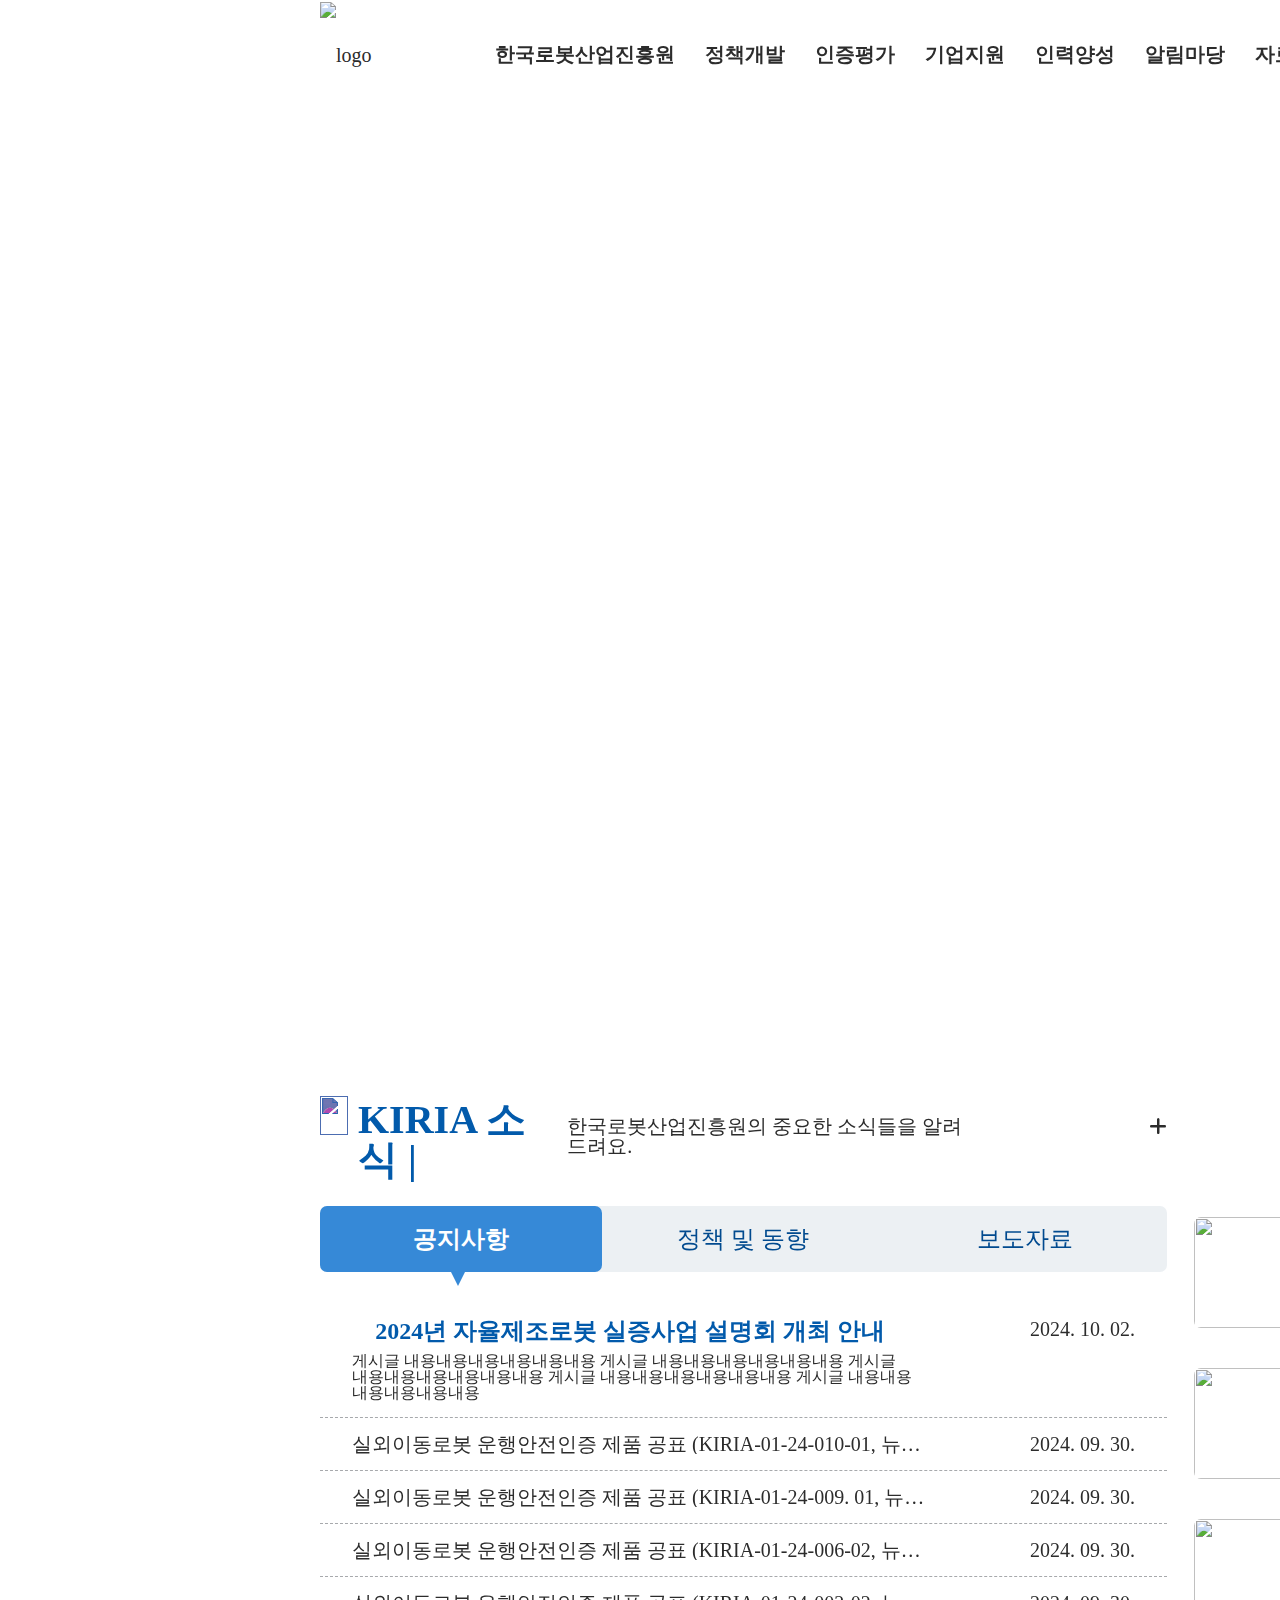
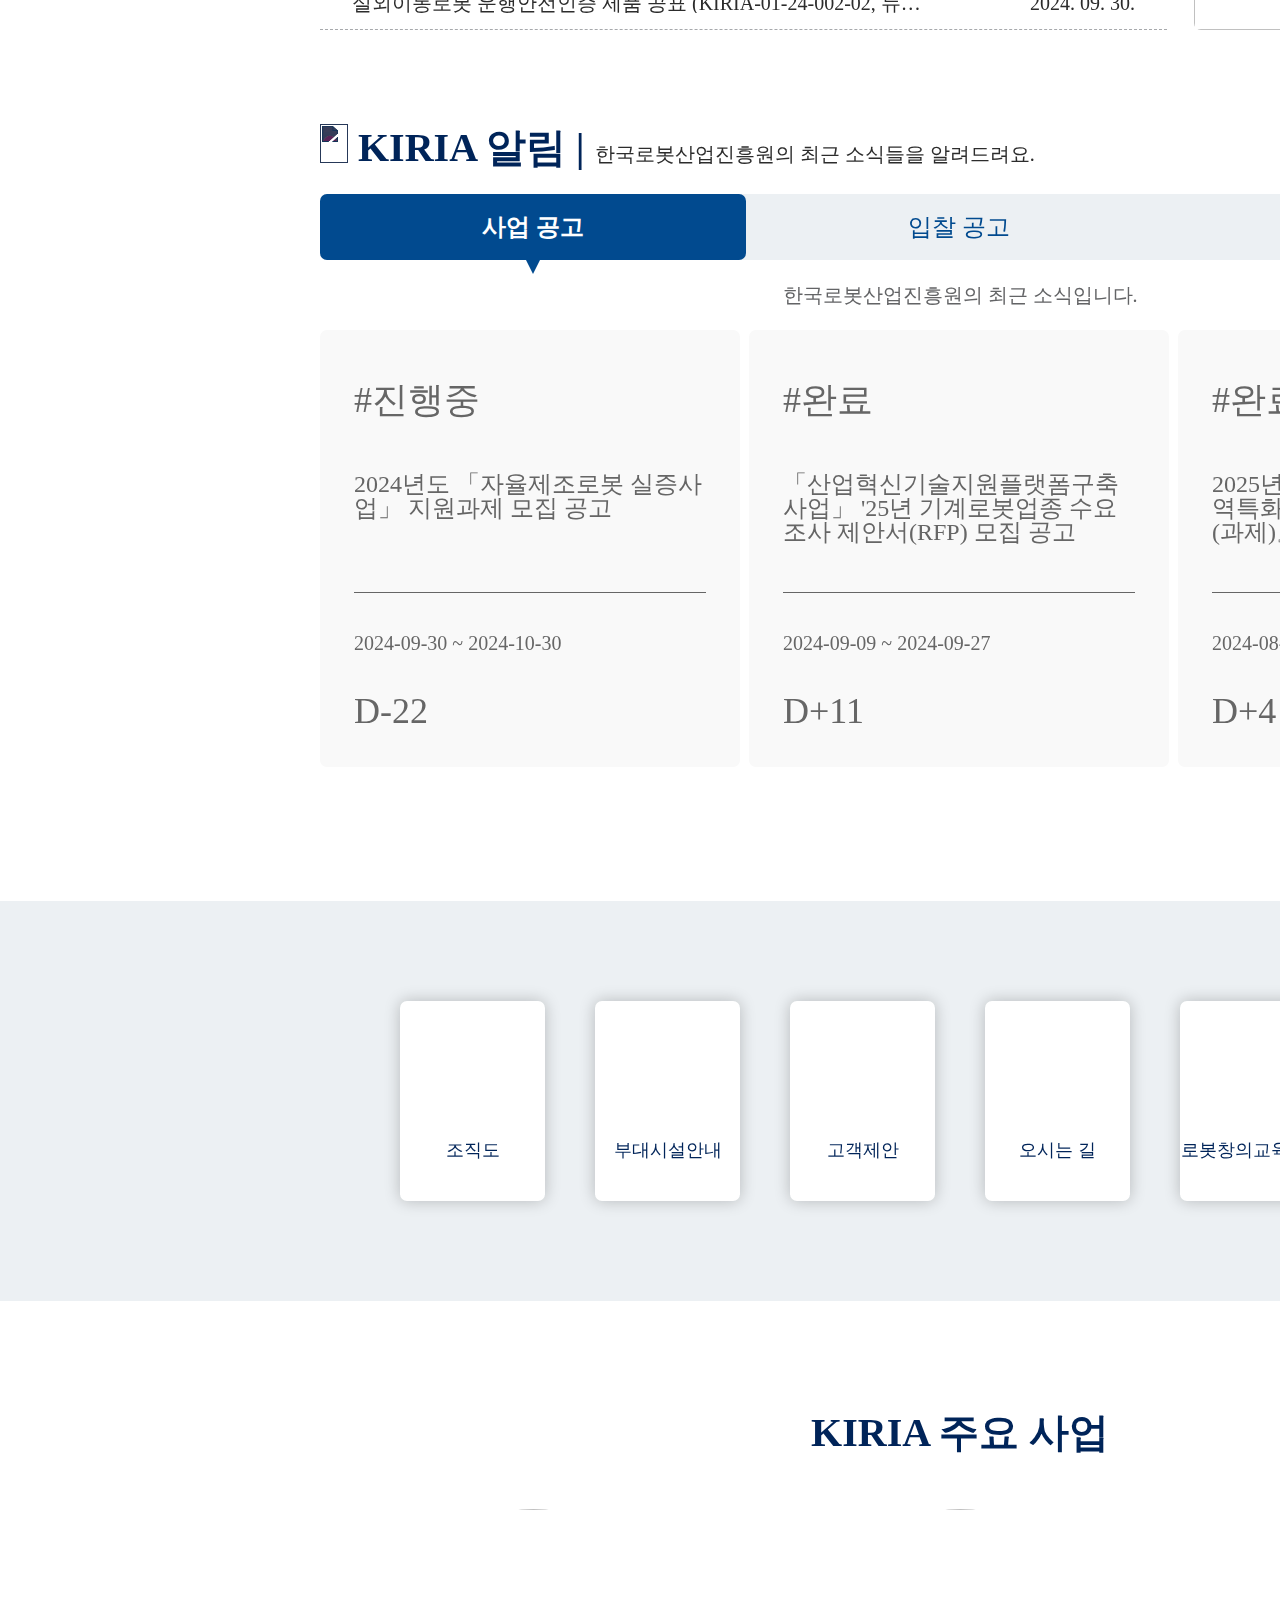
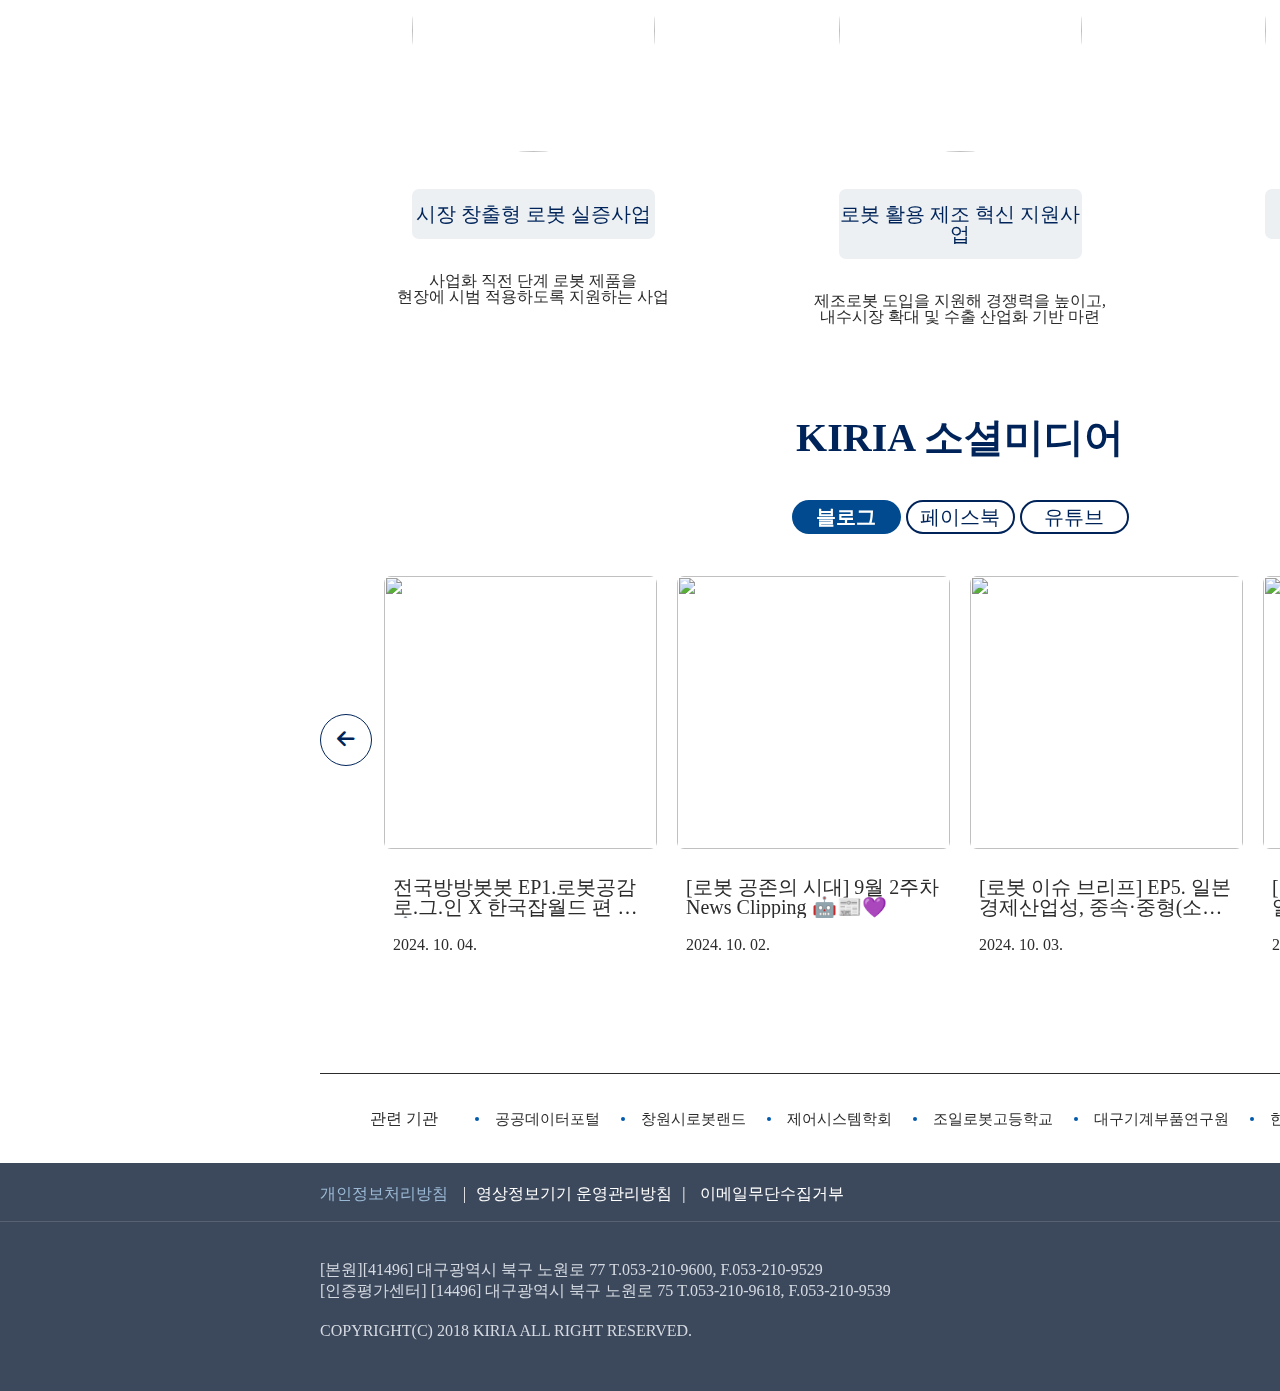
==== index.html @ fcd0f27d "Add files via upload" ====
<!DOCTYPE html>
<html lang="en">
<head>
  <meta charset="UTF-8">
  <meta http-equiv="X-UA-Compatible" content="IE=edge">
  
  <meta content="yes" name="apple-mobile-web-app-capable" />  
  <meta content="minimum-scale=1.0, width=device-width, maximum-scale=1, user-scalable=no" name="viewport" />
  <title>한국로봇산업진흥원</title>
  <link rel="shortcut icon" href="images/favicon.ico">
  <link rel="stylesheet" href="https://cdnjs.cloudflare.com/ajax/libs/font-awesome/6.6.0/css/all.min.css">
  <link rel="stylesheet" href="https://cdn.jsdelivr.net/npm/xeicon@2.3.3/xeicon.min.css">
  <link rel="stylesheet" href="css/reset.css">
  <link rel="stylesheet" href="css/sytle.css">
  <link rel="stylesheet" href="css/heading-share.css">
  <link rel="stylesheet" href="css/header_change.css">
  <link rel="stylesheet" href="css/submenu.css">
  <link rel="stylesheet" href="css/search.css">
  <link rel="stylesheet" href="css/notice_Banner_list.css">
  <link rel="stylesheet" href="css/alarm.css">
  <link rel="stylesheet" href="css/sns.css">
  <link rel="stylesheet" href="css/top_btn.css">
  <link rel="stylesheet" href="css/footer_dropdownmenu.css">
  <link rel="stylesheet" href="css/footer_slide_banner.css">
  <link rel="stylesheet" href="css/animation.css">
  <link rel="stylesheet" href="css/sitemap.css">
  <link rel="stylesheet" href="css/resposive.css">
</head>
<body style="overflow-x: hidden">
  
  <!-- Header -->
  <header id="header">
    <div class="inner header-inner">
      <div class="logo">
        <a href="/">
          <img src="images/logo_white.png" alt="logo" id="logo_image">
        </a>
      </div>
      <nav class="main_menu">
        <ul>
          <li class="menu_item" data-target="information">
            <a href="#none">한국로봇산업진흥원</a>
          </li>
          <li class="menu_item" data-target="policy">
            <a href="#none">정책개발</a>
          </li>
          <li class="menu_item" data-target="certification">
            <a href="#none">인증평가</a>
          </li>
          <li class="menu_item" data-target="enterprise">
            <a href="#none">기업지원</a>
          </li>
          <li class="menu_item" data-target="manpower">
            <a href="#none">인력양성</a>
          </li>
          <li class="menu_item" data-target="alarmyard">
            <a href="#none">알림마당</a>
          </li>
          <li class="menu_item" data-target="data">
            <a href="#none">자료실</a>
          </li>
        </ul>
      </nav>
      <div class="header_search">
        <a href="#none">
          <i class="fa-solid fa-magnifying-glass"></i>
        </a>
      </div>        
      <span class="hamburger_menu">
        <i class="fa-solid fa-bars"></i>
      </span>
      <span class="hamburger_menu_responsive">
        <i class="fa-solid fa-bars"></i>
      </span>
    </div>
  </header>

  <!-- submenu -->
  <div class="sub_wrap">
    <div class="submenu" id="information">
      <div class="submenu_content">
        <div class="sub_menu_heading_box">
          <h3 class="sub_menu_heading">한국로봇산업진흥원</h3>
          <img src="images/submenu_logo_background.png" alt="" class="sub_menu_background">
        </div>
        <ul>
          <li><a href="#none">기관소개</a></li>
          <li><a href="#none">정보공개</a></li>
          <li><a href="#none">경영공시</a></li>
          <li><a href="#none">고객헌장</a></li>
          <li><a href="#none">고객제안</a></li>
          <li><a href="#none">부대시설 이용안내</a></li>
          <li><a href="#none">KIRIA 신문고</a></li>
        </ul>
      </div>
    </div>
    <div class="submenu" id="policy">
      <div class="submenu_content">
        <div class="sub_menu_heading_box">
          <h3 class="sub_menu_heading">정책개발</h3>
          <img src="images/submenu_logo_background.png" alt="" class="sub_menu_background">
        </div>
        <ul>
          <li><a href="#none">기본계획수립</a></li>
          <li><a href="#none">로봇산업실태조사</a></li>
          <li><a href="#none">로봇규제 개선</a></li>
        </ul>
      </div>
    </div>
    <div class="submenu" id="certification">
      <div class="submenu_content">
        <div class="sub_menu_heading_box">
          <h3 class="sub_menu_heading">인증평가</h3>
          <img src="images/submenu_logo_background.png" alt="" class="sub_menu_background">
        </div>
        <ul>
          <li><a href="#none">인증/표준화</a></li>
          <li><a href="#none">시험평가</a></li>
          <li><a href="#none">제조지원</a></li>
          <li><a href="#none">적합성평가(KC)</a></li>
        </ul>
      </div>
    </div>
    <div class="submenu" id="enterprise">
      <div class="submenu_content">
        <div class="sub_menu_heading_box">
          <h3 class="sub_menu_heading">기업지원</h3>
          <img src="images/submenu_logo_background.png" alt="" class="sub_menu_background">
        </div>
        <ul>
          <li><a href="#none">첨단제조로봇 실증사업</a></li>
          <li><a href="#none">로봇활용 제조혁신 지원사업</a></li>
          <li><a href="#none">서비스로봇 실증사업</a></li>
          <li><a href="#none">규제혁신 로봇 실증사업</a></li>
          <li><a href="#none">대규모융합 로봇 실증사업</a></li>
          <li><a href="#none">로봇산업글로벌화</a></li>
          <li><a href="#none">유망기술 사업화촉진지원</a></li>
          <li><a href="#none">입주기업모집</a></li>
        </ul>
      </div>
    </div>
    <div class="submenu" id="manpower">
      <div class="submenu_content">
        <div class="sub_menu_heading_box">
          <h3 class="sub_menu_heading">인력양성</h3>
          <img src="images/submenu_logo_background.png" alt="" class="sub_menu_background">
        </div>
        <ul>
          <li><a href="#none">로봇창의교육사업</a></li>
          <li><a href="#none">첨단로봇산업 전문인력양성사업</a></li>
          <li><a href="#none">경진대회</a></li>
        </ul>
      </div>
    </div>
    <div class="submenu" id="alarmyard">
      <div class="submenu_content">
        <div class="sub_menu_heading_box">
          <h3 class="sub_menu_heading">알림마당</h3>
          <img src="images/submenu_logo_background.png" alt="" class="sub_menu_background">
        </div>
        <ul>
          <li><a href="#">공지사항</a></li>
          <li><a href="#none">사업공고</a></li>
          <li><a href="#none">입찰공고</a></li>
          <li><a href="#none">교육정보</a></li>
          <li><a href="#none">행사정보</a></li>
          <li><a href="#none">채용공고</a></li>
          <li><a href="#none">홍보소식</a></li>
          <li><a href="#none">개인정보처리방침</a></li>
          <li><a href="#none">이메일무단수집거부</a></li>
        </ul>
      </div>
    </div>
    <div class="submenu" id="data">
      <div class="submenu_content">
        <div class="sub_menu_heading_box">
          <h3 class="sub_menu_heading">자료실</h3>
          <img src="images/submenu_logo_background.png" alt="" class="sub_menu_background">
        </div>
        <ul>
          <li><a href="#none">KIRIA ISSUE REPORT 정책 및 동향자료</a></li>
          <li><a href="#none">사진자료</a></li>
          <li><a href="#none">동영상자료</a></li>
          <li><a href="#none">보도자료</a></li>
          <li><a href="#none">규정 및 서식</a></li>
          <li><a href="#none">CI 자료실</a></li>
          <li><a href="#none">사업공고</a></li>
        </ul>
      </div>
    </div>
  </div>

  <!-- search -->
  <div class="search_wrap">
    <div class="search">
      <img src="images/search_logo_background.png" alt="" class="search_wrap_background">
      <div class="inner">
        <form>
          <input type="text" placeholder="궁금한 내용을 검색해 보세요!" onfocus="this.placeholder=''" onblur="this.placeholder='궁금한 내용을 검색해 보세요!'" class="search_keyword" autofocus>
          <!-- 
            onfocus="this.placeholder=''" 클릭 시 placeholder 사라지게
            onblur="this.placeholder='궁금한 내용을 검색해 보세요!'" 다른을 클릭하면 placeholder 보이게
            autofocus 글자 입력하면 placeholder 사라짐
          -->
          <input type="submit" value="검색" class="search_submit">
        </form>
        <div class="close" id="close"><i class="fa-solid fa-xmark"></i></div>
      </div>
    </div>
  </div>

  <!-- search_responsive -->
  <div class="search_wrap_responsive">
    <div class="search_responsive">
      <div class="inner">
        <form>
          <input type="text" placeholder="궁금한 내용을 검색해 보세요!" onfocus="this.placeholder=''" onblur="this.placeholder='궁금한 내용을 검색해 보세요!'" class="search_keyword_responsive" autofocus>
          <input type="submit" value="검색" class="search_submit_responsive">
        </form>
      </div>
    </div>
  </div>
  
  <!-- sitemap -->
  <section class="sitemap">
    <div class="sitemap_wrap">
      <div class="sitemap_header">
        <h2>사이트맵</h2>
        <div class="sitemap_close"><i class="fa-solid fa-xmark"></i></div>
      </div>
      <div class="sitemap_content">
        <div class="sitemap_item">
          <h3 class="">한국로봇산업진흥원</h3>
          <div class="line-share"></div>
          <div class="sitemap_element">
            <div>
              <h4><a href="#none">기관소개</a></h4>
              <ul>
                <li><a href="#none">원장인사말</a></li>
                <li><a href="#none">설립목적 및 연혁</a></li>
                <li><a href="#none">미션 및 비전</a></li>
                <li><a href="#none">조직도</a></li>
                <li><a href="#none">찾아오시는 길</a></li>
              </ul>
            </div>
            <div>
              <h4><a href="#none">정보공개</a></h4>
              <ul>
                <li><a href="#none">정보공개제도안내</a></li>
                <li><a href="#none">공공데이터</a></li>
                <li><a href="#none">사전정보공개</a></li>
                <li><a href="#none">사업실명제</a></li>
              </ul>
            </div>
            <div>
              <h4><a href="#none">정보공개</a></h4>
            </div>
            <div>
              <h4><a href="#none">경영공시</a></h4>
              <ul>
                <li><a href="">통합공시</a></li>
                <li><a href="">자율공시</a></li>
              </ul>
            </div>
            <div>
              <h4><a href="#none">고객헌장</a></h4>
            </div>
            <div>
              <h4><a href="#none">고객제안</a></h4>
            </div>
            <div>
              <h4><a href="#none">부대시설 이용안내</a></h4>
            </div>
            <div>
              <h4><a href="#none">KIRIA 신문고</a></h4>
            </div>
          </div>
        </div>       
        <div class="sitemap_item">
          <h3 class="">정책개발</h3>
          <div class="line-share"></div>
          <div class="sitemap_element">
            <div>
              <h4><a href="#none">기본계획수립</a></h4>
            </div>
            <div>
              <h4><a href="#none">로봇산업실태조사</a></h4>
            </div>
            <div>
              <h4><a href="#none">로봇규제 개선</a></h4>
            </div>
          </div>
        </div>
        <div class="sitemap_item">
          <h3 class="">인증평가</h3>
          <div class="line-share"></div>
          <div class="sitemap_element">
            <div>
              <h4><a href="#none">인증/표준화</a></h4>
            </div>
            <div>
              <h4><a href="#none">시험평가</a></h4>
            </div>
            <div>
              <h4><a href="#none">제조지원</a></h4>
            </div>
            <div>
              <h4><a href="#none">적합성평가(KC)</a></h4>
            </div> 
          </div>           
        </div>
        <div class="sitemap_item">
          <h3 class="">기업지원</h3>
          <div class="line-share"></div>
            <div class="sitemap_element">
              <div>
                <h4><a href="#none">첨단제조로봇 실증사업</a></h4>
              </div>
              <div>
                <h4><a href="#none">로봇활용<br>제조혁신 지원사업</a></h4>
              </div>
              <div>
                <h4><a href="#none">서비스로봇 실증사업</a></h4>
              </div>
              <div>
                <h4><a href="#none">규제혁신 로봇 실증사업</a></h4>
              </div>
              <div>
                <h4><a href="#none">대규모융합<br>로봇 실증사업</a></h4>
              </div>
              <div>
                <h4><a href="#none">로봇산업글로벌화</a></h4>
              </div>
              <div>
                <h4><a href="#none">유망기술<br>사업화촉진지원</a></h4>
              </div>
              <div>
                <h4><a href="#none">입주기업모집</a></h4>
              </div>
            </div>
        </div>
        <div class="sitemap_item">
          <h3 class="">인력양성</h3>
          <div class="line-share"></div>
          <div class="sitemap_element">
            <div>
              <h4><a href="#none">로봇창의교육사업</a></h4>
            </div>
            <div>
              <h4><a href="#none">첨단로봇산업<br>전문인력양성사업</a></h4>
            </div>
            <div>
              <h4><a href="#none">경진대회</a></h4>
            </div>
          </div>
        </div>
        <div class="sitemap_item">
          <h3 class="">알림마당</h3>
          <div class="line-share"></div>
          <div class="sitemap_element">
            <div>
              <h4><a href="#">공지사항</a></h4>
            </div>
            <div>
              <h4><a href="#none">사업공고</a></h4>
            </div>
            <div>
              <h4><a href="#none">입찰공고</a></h4>
            </div>
            <div>
              <h4><a href="#none">교육정보</a></h4>
            </div>
            <div>
              <h4><a href="#none">행사정보</a></h4>
            </div>
            <div>
              <h4><a href="#none">채용공고</a></h4>
            </div>
            <div>
              <h4><a href="#none">홍보소식</a></h4>
            </div>
            <div>
              <h4><a href="#none">개인정보처리방침</a></h4>
            </div>
            <div>
              <h4><a href="#none">이메일무단수집거부</a></h4>
            </div>
          </div>
        </div>
        <div class="sitemap_item">
          <h3 class="">자료실</h3>
          <div class="line-share"></div>
            <div class="sitemap_element">
              <div>
                <h4><a href="#none">KIRIA ISSUE REPORT<br>정책 및 동향자료</a></h4>
              </div>
              <div>
                <h4><a href="#none">사진자료</a></h4>
              </div>
              <div>
                <h4><a href="#none">동영상자료</a></h4>
              </div>
              <div>
                <h4><a href="#none">보도자료</a></h4>
              </div>
              <div>
                <h4><a href="#none">규정 및 서식</a></h4>
              </div>
              <div>
                <h4><a href="#none">CI 자료실</a></h4>
              </div>
            </div>
        </div> 
      </div>
    </div>
  </section>

  <!-- sitemap_resposive -->
  <section class="res_sitemap">
    <div class="res_sitemap_wrap">
      <div class="res_sitemap_header">
        <h2>사이트맵</h2>
        <div class="res_sitemap_close"><i class="fa-solid fa-xmark"></i></div>
      </div>
      <ul class="res_sitemap_content">
        <li class="res_sitemap_item">
          <h3 class="res_sitemap_item_title">한국로봇산업진흥원</h3>
          <div class="res_line-share"></div>
          <div class="res_sitemap_element">
            <h4><a href="#none">기관소개</a></h4>
            <h4><a href="#none">정보공개</a></h4>
            <h4><a href="#none">경영공시</a></h4>
            <h4><a href="#none">고객헌장</a></h4>
            <h4><a href="#none">고객제안</a></h4>
            <h4><a href="#none">부대시설 이용안내</a></h4>
            <h4><a href="#none">KIRIA 신문고</a></h4>
          </div>
        </li>
        <li class="res_sitemap_item">
          <h3 class="res_sitemap_item_title">정책개발</h3>
          <div class="res_line-share"></div>
          <div class="res_sitemap_element">
            <h4><a href="#none">기본계획수립</a></h4>
            <h4><a href="#none">로봇산업실태조사</a></h4>
            <h4><a href="#none">로봇규제 개선</a></h4>
          </div>
        </li>
        <li class="res_sitemap_item" >
          <h3 class="res_sitemap_item_title">인증평가</h3>
          <div class="res_line-share"></div>
          <div class="res_sitemap_element">
            <h4><a href="#none">인증/표준화</a></h4>
            <h4><a href="#none">시험평가</a></h4>
            <h4><a href="#none">제조지원</a></h4>
            <h4><a href="#none">적합성평가(KC)</a></h4>
          </div>
        </li>
        <li class="res_sitemap_item">
          <h3 class="res_sitemap_item_title">기업지원</h3>
          <div class="res_line-share"></div>
          <div class="res_sitemap_element">
            <h4><a href="#none">첨단제조로봇 실증사업</a></h4>
            <h4><a href="#none">로봇활용 제조혁신 지원사업</a></h4>
            <h4><a href="#none">서비스로봇 실증사업</a></h4>
            <h4><a href="#none">규제혁신 로봇 실증사업</a></h4>
            <h4><a href="#none">대규모융합 로봇 실증사업</a></h4>
            <h4><a href="#none">로봇산업글로벌화</a></h4>
            <h4><a href="#none">유망기술 사업화촉진지원</a></h4>
            <h4><a href="#none">입주기업모집</a></h4>
          </div>
        </li>
        <li class="res_sitemap_item">
          <h3 class="res_sitemap_item_title">인력양성</h3>
          <div class="res_line-share"></div>
          <div class="res_sitemap_element">
            <h4><a href="#none">로봇창의교육사업</a></h4>
            <h4><a href="#none">첨단로봇산업 전문인력양성사업</a></h4>
            <h4><a href="#none">경진대회</a></h4>
          </div>
        </li>
        <li class="res_sitemap_item">
          <h3 class="res_sitemap_item_title">알림마당</h3>
          <div class="res_line-share"></div>
          <div class="res_sitemap_element">
            <h4><a href="#">공지사항</a></h4>
            <h4><a href="#none">사업공고</a></h4>
            <h4><a href="#none">입찰공고</a></h4>
            <h4><a href="#none">교육정보</a></h4>
            <h4><a href="#none">행사정보</a></h4>
            <h4><a href="#none">채용공고</a></h4>
            <h4><a href="#none">홍보소식</a></h4>
            <h4><a href="#none">개인정보처리방침</a></h4>
            <h4><a href="#none">이메일무단수집거부</a></h4>
          </div>
        </li>
        <li class="res_sitemap_item">
          <h3 class="res_sitemap_item_title">자료실</h3>
          <div class="res_line-share"></div>
          <div class="res_sitemap_element">
            <h4><a href="#none">KIRIA ISSUE REPORT 정책 및 동향자료</a></h4>
            <h4><a href="#none">사진자료</a></h4>
            <h4><a href="#none">동영상자료</a></h4>
            <h4><a href="#none">보도자료</a></h4>
            <h4><a href="#none">규정 및 서식</a></h4>
            <h4><a href="#none">CI 자료실</a></h4>
          </div>
        </li>
      </ul>
    </div>
  </section>

  <div class="header_bg"></div>

  <!-- Main Visual -->
  <section class="main_visual">
    <div class="inner">
      <div class="slogan">
        <h1 class="main_slogan">
          로봇 산업의 글로벌 리더로
        </h1>
        <h1 class="main_slogan">
          우뚝 서겠습니다.
        </h1>
        <h2 class="sub_slogan">
          로봇 산업의 사회적 인식을 제고하며 글로벌 경쟁력 강화에 이바지합니다.
        </h2>
      </div>
    </div>
    <img src="images/robot.png" alt="robot" class="robot_img">
    <div class="robot_shadow"></div>

  </section>

  <!-- Notice and Banner -->
  <section class="notice_banner">
    <div class="inner nocie_banner-inner">
      <div class="notice_content">
        <div class="heading-share">
          <img src="images/robot-share.png" alt="" class="robot-share">
          <h3>KIRIA 소식</h3>
          <span>한국로봇산업진흥원의 중요한 소식들을 알려드려요.</span>
          <a href="#none"><i class="fa-solid fa-plus"></i></a>
        </div>
        <div class="notice_tab">
          <ul class="notice_tab_head">
            <li><a href="#tab_1" class="active">공지사항</a></li>
            <li><a href="#tab_2">정책 및 동향</a></li>
            <li><a href="#tab_3">보도자료</a></li>
          </ul>
          <div id="tab_content">
            <div class="tab" id="tab_1">
                <ul>
                  <li>
                    <a href="#none">
                      <strong>
                        2024년 자율제조로봇 실증사업 설명회 개최 안내
                      </strong>
                      <p>
                        게시글 내용내용내용내용내용내용
                        게시글 내용내용내용내용내용내용
                        게시글 내용내용내용내용내용내용
                        게시글 내용내용내용내용내용내용
                        게시글 내용내용내용내용내용내용
                      </p>
                    </a>
                  </li>
                  <li>2024. 10. 02.</li>
                </ul>
                <ul>
                  <li>
                    <a href="#none">실외이동로봇 운행안전인증 제품 공표 (KIRIA-01-24-010-01, 뉴빌리티 뉴비 패트롤, NB015R2-P)</a>
                  </li>
                  <li>2024. 09. 30.</li>
                </ul>
                <ul>
                  <li>
                    <a href="#none">실외이동로봇 운행안전인증 제품 공표 (KIRIA-01-24-009. 01, 뉴빌리티 뉴비, NB015R2)</a>
                  </li>
                    <li>2024. 09. 30.</li>
                </ul>
                <ul>
                  <li>
                    <a href="#none">실외이동로봇 운행안전인증 제품 공표 (KIRIA-01-24-006-02, 뉴빌리티 뉴비 패트롤, NB015-P)</a>
                  </li>
                    <li>2024. 09. 30.</li>
                </ul>
                <ul>
                  <li>
                    <a href="#none">실외이동로봇 운행안전인증 제품 공표 (KIRIA-01-24-002-02, 뉴빌리티 뉴비, NB015)</a>
                  </li>
                  <li>2024. 09. 30.</li>
                </ul>
            </div>
            <div class="tab" id="tab_2"> 
                <ul>
                  <li>
                    <a href="#none">
                      <strong>
                        [Robot Issue Brief 2024. 09] 중국 공업정보화부, 산업용 로봇산업 규범조건 및 관리 실시방법 개정 등
                      </strong>
                      <p>
                        게시글 내용내용내용내용내용내용
                        게시글 내용내용내용내용내용내용
                        게시글 내용내용내용내용내용내용
                        게시글 내용내용내용내용내용내용
                      </p>
                    </a>
                  </li>
                    <li>2024. 09. 25.</li>
                </ul>
                <ul>
                  <li>
                    <a href="#none">[로봇산업 정책동향 2024. 08] 미국 로보틱스 로드맵의 주요내용 분석</a>
                  </li>
                  <li>2024. 09. 10.</li>
                </ul>
                <ul>
                  <li>
                    <a href="#none">[Robot Issue Brief 2024. 08] 일본 경제산업성, 중속/중형(소형) 로봇 운용 방법 검토 등</a>
                  </li>
                  <li>2024. 08. 20.</li>
                </ul>
                <ul>
                  <li>
                    <a href="#none">[로봇산업 정책동향 2024. 07] 일본 로봇 비즈니스와 직업의 미래 - 서비스 로봇을 중심으로</a>
                  </li>
                  <li>2024. 08. 09.</li>
                </ul>
                <ul>
                  <li>
                    <a href="#none">[Robot Issue Brief 2024. 07] 독일 연방교육연구부, AI 기반 "로봇연구 실행계획" 업데이트 발표</a>
                  </li>
                  <li>2024. 07. 22.</li>
                </ul>
            </div>
            <div class="tab" id="tab_3">
                <ul>
                  <li>
                    <a href="#none">
                      <strong>
                        [보도자료] 한국로봇산업진흥원, 2024년 공공부문 인적자원개발 우수기관 선정
                      </strong>
                      <p>
                        게시글 내용내용내용내용내용내용
                        게시글 내용내용내용내용내용내용
                        게시글 내용내용내용내용내용내용
                        게시글 내용내용내용내용내용내용
                      </p>
                    </a>
                  </li>
                  <li>2024. 09. 24.</li>
                </ul>
                <ul>
                  <li>
                    <a href="#none">[보도자료] 한국로봇산업진흥원, 2024년 ‘단체급식 대량 조리 로봇’ 시범사업 과제 최종 선정</a>
                  </li>
                  <li>2024. 09. 10.</li>
                </ul>
                <ul>
                  <li>
                  <a href="#none">[보도자료] 한국로봇산업진흥원, 추석 맞이 나눔활동 실시
                  <li>2024. 09. 09.</a>

                  </li>
                </ul>
                <ul>
                  <li>
                    <a href="#none">[보도자료] 한국로봇산업진흥원, 24년 대규모 융합 로봇 실증사업 3차 공고 과제 최종 선정</a>
                  </li>
                  <li>2024. 09. 02.</li>
                </ul>
                <ul>
                  <li>
                    <a href="#none">[보도자료] 한국로봇산업진흥원, 로봇 엔지니어링 기술교류회 개최</a>
                  </li>
                  <li>2024. 08. 30.</li>
                </ul>
            </div>
          </div>
        </div>
      </div>
      <div class="banner">
        <a href="https://kiria.org/pms/main" target="_blank">
          <img src="images/banner01.png" alt="">
        </a>
        <a href="https://kiria.org/rp/kiria/main.dn" target="_blank">
          <img src="images/banner02.png" alt="">
        </a>
        <a href="http://www.racp.or.kr/" target="_blank">
          <img src="images/banner03.png" alt="">
        </a>
      </div>
    </div>  
  </section>

  <!-- alarm -->
  <section class="alarm">
    <div class="inner alarm-inner">
      <div class="alarm_content">
        <div class="heading-share">
          <img src="images/robot-share.png" alt="" class="robot-share">
          <h3>KIRIA 알림</h3>
          <span>한국로봇산업진흥원의 최근 소식들을 알려드려요.</span>
        </div>
        <div class="alarm_tab">
          <ul class="alarm_tab_head">
            <li><a href="#alarm_tab_1" class="active">사업 공고</a></li>
            <li><a href="#alarm_tab_2">입찰 공고</a></li>
            <li><a href="#alarm_tab_3">채용 공고</a></li>
          </ul>
          <span class="alarm_desc">한국로봇산업진흥원의 최근 소식입니다.</span>
          <div id="alarm_tab_content">
            <div class="tab" id="alarm_tab_1">
              <ul>
                <li>
                  <a href="#none" class="alarm_item">
                    <p class="status">진행중</p>
                    <p class="alarm_title">2024년도 「자율제조로봇 실증사업」 지원과제 모집 공고</p>
                    <div class="line-share"></div>
                    <p class="date">2024-09-30 ~ 2024-10-30</p>
                    <p class="d-day">D-22</p>
                  </a>
                </li>
                <li>
                  <a href="#none" class="alarm_item">
                    <p class="status">완료</p>
                    <p class="alarm_title">「산업혁신기술지원플랫폼구축사업」 '25년 기계로봇업종 수요조사 제안서(RFP) 모집 공고</p>
                    <div class="line-share"></div>
                    <p class="date">2024-09-09 ~ 2024-09-27</p>
                    <p class="d-day">D+11</p>
                  </a>
                </li>
                <li>
                  <a href="#none" class="alarm_item">
                    <p class="status">완료</p>
                    <p class="alarm_title">2025년 로봇 플래그쉽 사업 『지역특화로봇산업 육성 프로젝트(과제)』 수요조사 공고</p>
                    <div class="line-share"></div>
                    <p class="date">2024-08-20 ~ 2024-10-04</p>
                    <p class="d-day">D+4</p>
                  </a>
                </li>
              </ul>
            </div>
            <div class="tab" id="alarm_tab_2">
              <ul>
                <li>
                  <a href="#none" class="alarm_item">
                    <p class="status">진행중</p>
                    <p class="alarm_title">첨단로봇산업 전문인력양성사업 취업역량강화 지원프로그램 운영</p>
                    <div class="line-share"></div>
                    <p class="date">2024-09-30 ~ 2024-10-11</p>
                    <p class="d-day">D-3</p>
                  </a>
                </li>
                <li>
                  <a href="#none" class="alarm_item">
                    <p class="status">완료</p>
                    <p class="alarm_title">국가로봇테스트필드 홍보영상 및 리플릿 제작</p>
                    <div class="line-share"></div>
                    <p class="date">	2024-09-09 ~ 2024-09-25</p>
                    <p class="d-day">D+13</p>
                  </a>
                </li>
                <li>
                  <a href="#none" class="alarm_item">
                    <p class="status">완료</p>
                    <p class="alarm_title">	2024년 로봇활용 제조혁신 지원사업 홍보물 제작</p>
                    <div class="line-share"></div>
                    <p class="date">	2024-08-30 ~ 2024-09-13</p>
                    <p class="d-day">D+25</p>
                  </a>
                </li>
              </ul>
            </div>
            <div class="tab" id="alarm_tab_3">
              <ul>
                <li>
                  <a href="#none" class="alarm_item">
                    <p class="status">완료</p>
                    <p class="alarm_title">한국로봇산업진흥원 원장 모집 공고</p>
                    <div class="line-share"></div>
                    <p class="date">	2024-08-20 ~ 2024-08-27</p>
                    <p class="d-day">D+42</p>
                  </a>
                </li>
                <li>
                  <a href="#none" class="alarm_item">
                    <p class="status">완료</p>
                    <p class="alarm_title">	2024년 제2차 한국로봇산업진흥원 신규직원 채용공고</p>
                    <div class="line-share"></div>
                    <p class="date">2024-05-22 ~ 2024-06-06</p>
                    <p class="d-day">D+124</p>
                  </a>
                </li>
                <li>
                  <a href="#none" class="alarm_item">
                    <p class="status">완료</p>
                    <p class="alarm_title">2024년 제1차 한국로봇산업진흥원 신규직원 채용공고</p>
                    <div class="line-share"></div>
                    <p class="date">2024-03-15 ~ 2024-03-30</p>
                    <p class="d-day">D+192</p>
                  </a>
                </li>
              </ul>
            </div>
          </div>
        </div>
        <a href="#none"><i class="fa-solid fa-plus"></i></a>
      </div>
    </div>
  </section>

  <!-- direct_menu -->
  <section class="direct_menu">
    <div class="inner">
      <div class="direct_menu-inner">
        <div class="menu_item">
          <div class="direct_item_wrap">
            <a href="#none">
            <img src="images/direct_menu_icon01.png" alt="" class="icon icon1">
          </a>
            <strong>조직도</strong>
          </div>
        </div>
        <div class="menu_item">
          <div class="direct_item_wrap">
            <a href="#none">
            <img src="images/direct_menu_icon02.png" alt="" class="icon icon2">
          </a>
          <strong>부대시설안내</strong>
          </div>
        </div>
        <div class="menu_item">
          <div class="direct_item_wrap">
            <a href="#none">
            <img src="images/direct_menu_icon03.png" alt="" class="icon icon3">
          </a>
          <strong>고객제안</strong>
          </div>
        </div>
        <div class="menu_item">
          <div class="direct_item_wrap">
            <a href="#none">
            <img src="images/direct_menu_icon04.png" alt="" class="icon icon4">
          </a>
          <strong>오시는 길</strong>
          </div>
        </div>
        <div class="menu_item">
          <div class="direct_item_wrap">
            <a href="#none">
            <img src="images/direct_menu_icon05.png" alt="" class="icon icon5">
          </a>
          <strong>로봇창의교육사업</strong>
          </div>
        </div>
        <div class="menu_item">
          <div class="direct_item_wrap">
            <a href="#none">
            <img src="images/direct_menu_icon06.png" alt="" class="icon icon6">
          </a>
          <strong>로봇산업글로벌화</strong>
          </div>
        </div>
      </div>
    </div>
  </section>

  <!-- business -->
  <section class="business">
    <div class="inner">
      <div class="heading-share">
        <h3>KIRIA 주요 사업</h3>
      </div>
      <div class="business-inner">
        <div class="business_item">
          <a href="#none" class="business_circle">
            <img src="images/business01.png" alt="" >
          </a>
          <div>
            <strong>시장 창출형 로봇 실증사업</strong>
            <p class="desc">
              사업화 직전 단계 로봇 제품을<br>
              현장에 시범 적용하도록 지원하는 사업 
            </p>
          </div>
        </div>
        <div class="business_item">
          <a href="#none" class="business_circle">
            <img src="images/business02.png" alt="" >
          </a>
          <div>
            <strong>로봇 활용 제조 혁신 지원사업</strong>
            <p class="desc">
              제조로봇 도입을 지원해 경쟁력을 높이고,<br>
              내수시장 확대 및 수출 산업화 기반 마련
            </p>
          </div>
        </div>
        <div class="business_item">
          <a href="#none" class="business_circle">
            <img src="images/business03.png" alt="" >
          </a>
          <div>
            <strong>입주 기업 모집</strong>
            <p class="desc">
              입주 기업 모집 관련 내용
            </p>
          </div>
        </div>
      </div>
    </div>
  </section>

  <!-- sns -->
  <section class="sns">
    <div class="inner sns-inner">
      <div class="heading-share">
        <h3>KIRIA 소셜미디어</h3>
      </div>
      <div class="sns_tab_menu">
        <button class="sns_tab active" data-tab="1">블로그</button>
        <button class="sns_tab" data-tab="2">페이스북</button>
        <button class="sns_tab" data-tab="3">유튜브</button>
      </div>
      <!-- 블로그 -->
      <div class="sns_tab_content active" id="sns_tab1">
        <div class="swiper-container swiper-tab-1">
          <div class="swiper-wrapper">
              <a href="#none" class="swiper-slide">
                <img src="images/sns_blog01.jpg" alt="" class="news_img">
                <p class="news_head">전국방방봇봇 EP1.로봇공감 로.그.인 X 한국잡월드 편 💭🤖</p>
                <p class="news_date">2024. 10. 04.</p>
              </a>
              <a href="#none" class="swiper-slide">
                <img src="images/sns_blog02.jpg" alt="" class="news_img">
                <p class="news_head">[로봇 공존의 시대] 9월 2주차 News Clipping 🤖📰💜</p>
                <p class="news_date">2024. 10. 02.</p>
              </a>
              <a href="#none" class="swiper-slide">
                <img src="images/sns_blog03.jpg" alt="" class="news_img">
                <p class="news_head">[로봇 이슈 브리프] EP5. 일본 경제산업성, 중속·중형(소형) 로봇 운용 방법 검토</p>
                <p class="news_date">2024. 10. 03.</p>
              </a>
              <a href="#none" class="swiper-slide">
                <img src="images/sns_blog04.jpg" alt="" class="news_img">
                <p class="news_head">[당첨자 발표] 로봇산업 바로 알기 퀴즈 이벤트💙</p>
                <p class="news_date">2024. 10. 02.</p>
              </a>
              <a href="#none" class="swiper-slide">
                <img src="images/sns_blog05.jpg" alt="" class="news_img">
                <p class="news_head">[로봇 공존의 시대] 9월 2주차 News Clipping 🤖📰💜</p>
                <p class="news_date">2024. 10. 02.</p>
              </a>
              <a href="#none" class="swiper-slide">
                <img src="images/sns_blog06.jpg" alt="" class="news_img">
                <p class="news_head">[이벤트] 로봇산업 바로 알기 퀴즈 이벤트💙</p>
                <p class="news_date">2024. 09. 23.</p>
              </a>
              <a href="#none" class="swiper-slide">
                <img src="images/sns_blog07.jpg" alt="" class="news_img">
                <p class="news_head">[당첨자 발표] 소원을 말해봐! 추석 맞이 팔로우 이벤트💙</p>
                <p class="news_date">2024. 09. 21.</p>
              </a>
              <a href="#none" class="swiper-slide">
                <img src="images/sns_blog08.jpg" alt="" class="news_img">
                <p class="news_head">[로봇 사용설명서] 보행보조 웨어러블 로봇, 윔(WIM) 🦿</p>
                <p class="news_date">2024. 09. 19.</p>
              </a>
              <a href="#none" class="swiper-slide">
                <img src="images/sns_blog07.jpg" alt="" class="news_img">
                <p class="news_head">[당첨자 발표] 소원을 말해봐! 추석 맞이 팔로우 이벤트💙</p>
                <p class="news_date">2024. 09. 21.</p>
              </a>
              <a href="#none" class="swiper-slide">
                <img src="images/sns_blog08.jpg" alt="" class="news_img">
                <p class="news_head">[로봇 사용설명서] 보행보조 웨어러블 로봇, 윔(WIM) 🦿</p>
                <p class="news_date">2024. 09. 19.</p>
              </a>
          </div>
        </div>
      </div>
      <!-- 페이스북 -->
      <div class="sns_tab_content" id="sns_tab2">
        <div class="swiper-container swiper-tab-2">
          <div class="swiper-wrapper">
            <a href="#none" class="swiper-slide">
              <img src="images/sns_facebook01.jpg" alt="" class="news_img">
              <p class="news_head">[전국방방봇봇] EP.1 조카의 큰 그림 💭</p>
              <p class="news_date">2024. 10. 04.</p>
            </a>
            <a href="#none" class="swiper-slide">
              <img src="images/sns_facebook02.jpg" alt="" class="news_img">
              <p class="news_head">한국로봇산업진흥원이 새롭게 제작한 홍보 영상 공개! ✨</p>
              <p class="news_date">2024. 10. 04.</p>
            </a>
            <a href="#none" class="swiper-slide">
              <img src="images/sns_facebook03.jpg" alt="" class="news_img">
              <p class="news_head">로봇 이슈 브리프 5편! 2024년 8월 호 📑</p>
              <p class="news_date">2024. 10. 03.</p>
            </a>
            <a href="#none" class="swiper-slide">
              <img src="images/sns_facebook04.jpg" alt="" class="news_img">
              <p class="news_head">9월 2주차 로봇 공존의 시대 News Clipping 🤖📰💙</p>
              <p class="news_date">2024. 10. 02.</p>
            </a>
            <a href="#none" class="swiper-slide">
              <img src="images/sns_facebook05.jpg" alt="" class="news_img">
              <p class="news_head">#이벤트 로봇산업 바로 알기 퀴즈 이벤트!</p>
              <p class="news_date">2024. 9. 23.</p>
            </a>
            <a href="#none" class="swiper-slide">
              <img src="images/sns_facebook06.jpg" alt="" class="news_img">
              <p class="news_head">로봇이 직접 알려주는
                로봇 사용설명서 20편</p>
              <p class="news_date">2024. 9. 19.</p>
            </a>
            <a href="#none" class="swiper-slide">
              <img src="images/sns_facebook07.jpg" alt="" class="news_img">
              <p class="news_head">로봇이 직접 알려주는
                로봇 사용설명서 19편</p>
              <p class="news_date">2024. 9. 11.</p>
            </a>
            <a href="#none" class="swiper-slide">
              <img src="images/sns_facebook08.jpg" alt="" class="news_img">
              <p class="news_head">소원을 말해봐!
                추석 맞이 팔로우 이벤트🍂</p>
              <p class="news_date">2024. 9. 09.</p>
            </a>
          </div>
        </div>
      </div>
      <!-- 유튜브 -->
      <div class="sns_tab_content" id="sns_tab3">
        <div class="swiper-container swiper-tab-3">
          <div class="swiper-wrapper">
            <a href="#none" class="swiper-slide">
              <img src="images/sns_youtube01.png" alt="" class="news_img">
              <p class="news_head">[전국방방봇봇] EP.1 조카의 큰 그림 💭</p>
              <p class="news_date">2024. 10. 04.</p>
            </a>
            <a href="#none" class="swiper-slide">
              <img src="images/sns_youtube02.png" alt="" class="news_img">
              <p class="news_head">로봇은 언제나 당신편</p>
              <p class="news_date">2024. 09. 30.</p>
            </a>
            <a href="#none" class="swiper-slide">
              <img src="images/sns_youtube03.png" alt="" class="news_img">
              <p class="news_head">로봇은 언제나 내편</p>
              <p class="news_date">2024. 09. 30.</p>
            </a>
            <a href="#none" class="swiper-slide">
              <img src="images/sns_youtube04.png" alt="" class="news_img">
              <p class="news_head">[콜럼보급 EP.1] 배달 강국 대한민국, 이제는 로봇이 배달을 해준다고요? 😲 | 배달 로봇 개미 | 로보티즈 | 미미미누</p>
              <p class="news_date">2024. 08. 01.</p>
            </a>
            <a href="#none" class="swiper-slide">
              <img src="images/sns_youtube05.png" alt="" class="news_img">
              <p class="news_head">KIRIA의 첫 서포터즈! 🚎전국방방봇봇 서포터즈의 발대식🎉을 진행하다!!</p>
              <p class="news_date">2024. 07. 24.</p>
            </a>
            <a href="#none" class="swiper-slide">
              <img src="images/sns_youtube06.png" alt="" class="news_img">
              <p class="news_head">[2023 로봇+ 세미나] 4차: 로봇 디자인｜서비스 로봇에서의 인간-로봇 상호작용 중요성 - 에이로봇 엄윤설 대표</p>
              <p class="news_date">2024. 04. 05.</p>
            </a>
            <a href="#none" class="swiper-slide">
              <img src="images/sns_youtube07.png" alt="" class="news_img">
              <p class="news_head">[2023 로봇+ 세미나] 4차: 로봇 디자인｜서비스 생태계 관점에서의 로봇 개발의 방향성 - 한양대 관광학부 신학승 교수</p>
              <p class="news_date">2024. 03. 29.</p>
            </a>
            <a href="#none" class="swiper-slide">
              <img src="images/sns_youtube08.png" alt="" class="news_img">
              <p class="news_head">[2023 로봇+ 세미나] 3차: 인공지능｜생성형 AI의 부상과 로봇산업의 변화 - 소프트웨어정책연구소 장진철 선임연구원</p>
              <p class="news_date">2024. 03. 15.</p>
            </a>
          </div>
        </div>
      </div>

      <div class="sns_controls">
        <button class="prev"><i class="fa-solid fa-arrow-left"></i></button>
        <button class="next"><i class="fa-solid fa-arrow-right"></i></button>
      </div>
    </div>
  </section>

  <!-- slide_banner -->
  <section class="slide_banner">
    <div class="swiper_banner_heading">
      <img src="images/robot-share.png" alt="">
      <h4>관련 기관</h4>
    </div>
    <div class="swiper-container swiper-banner">
      <ul class="swiper-wrapper">
        <li class="swiper-slide">
          <a href="#none">공공데이터포털</a>
        </li>
        <li class="swiper-slide">
          <a href="#none">창원시로봇랜드</a>
        </li>
        <li class="swiper-slide">
          <a href="#none">제어시스템학회</a>
        </li>
        <li class="swiper-slide">
          <a href="#none">조일로봇고등학교</a>
        </li>
        <li class="swiper-slide">
          <a href="#none">대구기계부품연구원</a>
        </li>
        <li class="swiper-slide">
          <a href="#none">한국로봇산업협회</a>
        </li>
        <li class="swiper-slide">
          <a href="#none">서울로봇고등학교</a>
        </li>
        <li class="swiper-slide">
          <a href="#none">한국로봇융합연구원</a>
        </li>
        <li class="swiper-slide">
          <a href="#none">광주테크노파크</a>
        </li>
        <li class="swiper-slide">
          <a href="#none">경남테크노파크</a>
        </li>
        <li class="swiper-slide">
          <a href="#none">국립전파연구원</a>
        </li>
        <li class="swiper-slide">
          <a href="#none">로봇랜드</a>
        </li>
        <li class="swiper-slide">
          <a href="#none">경남로봇산업진흥재단</a>
        </li>
        <li class="swiper-slide">
          <a href="#none">한국생산기술연구원</a>
        </li>
        <li class="swiper-slide">
          <a href="#none">부천산업진흥재단</a>
        </li>
        <li class="swiper-slide">
          <a href="#none">대전테크노파크</a>
        </li>
        <li class="swiper-slide">
          <a href="#none">국가기술표준원</a>
        </li>
        <li class="swiper-slide">
          <a href="#none">한국전자통신연구원</a>
        </li>
      </ul>
    </div>
    <div class="banner_controls">
      <button class="prev"><i class="fa-solid fa-angle-left"></i></button>
      <button class="pause"><i class="fa-solid fa-pause"></i></button>
      <button class="play"><i class="fa-solid fa-play"></i></button>
      <button class="next"><i class="fa-solid fa-angle-right"></i></button>
    </div>
  </section>

  <!-- footer -->
  <footer>
    <div class="">
      <div class="footer_inform">
        <div>
          <span><a href="#none">개인정보처리방침</a></span>
          <span><a href="#none">영상정보기기 운영관리방침</a></span>
          <span><a href="#none">이메일무단수집거부</a></span>
        </div>
        <div class="dropdown">
          <button class="dropbtn">유관기관 및 관련 사이트 <i class="fa-solid fa-angle-up" id="arrow"></i></button>
          <div class="dropdown_content" id="dropdown_content">
            <a href="#none">산업통상자원부</a>
            <a href="#none">국가기술표준원</a>
            <a href="#none">한국생산기술연구원</a>
            <a href="#none">광주테크노파크</a>
            <a href="#none">대전테크노파크</a>
            <a href="#none">경남테크노파크</a>
            <a href="#none">전북테크노파크</a>
            <a href="#none">전남테크노파크</a>
            <a href="#none">부천산업진흥재단</a>
            <a href="#none">대구기계부품연구원</a>
            <a href="#none">울산정보산업진흥원</a>
            <a href="#none">한국로봇융합연구원</a>
            <a href="#none">인천경제산업정보테크노파크</a>
            <a href="#none">강원정보문화진흥원</a>
            <a href="#none">경기도경제과학진흥원</a>
            <a href="#none">제어로봇시스템학회</a>
            <a href="#none">국립전파연구원</a>
            <a href="#none">서울로봇고등학교</a>
          </div>
        </div>
      </div>
      <div class="copyright">
        <p>[본원][41496] 대구광역시 북구 노원로 77 T.053-210-9600, F.053-210-9529</p>
        <p>[인증평가센터] [14496] 대구광역시 북구 노원로 75 T.053-210-9618, F.053-210-9539</p>
        <p>COPYRIGHT(C) 2018 KIRIA ALL RIGHT RESERVED.</p>
        <a href="#none"><img src="images/footer_wa.png" alt="footer_wa"></a>
      </div>
    </div>
  </footer>
  
  <!-- top -->
  <a  href="#" class="top_btn" id="gototop">
    <p class="arrow"><i class="fa-solid fa-angle-up"></i></p>
    <p class="top">TOP</p>
  </a>

  <script src="https://cdn.jsdelivr.net/npm/swiper@11/swiper-bundle.min.js"></script>
  <script src="js/header_change.js"></script>
  <script src="js/submenu.js"></script>
  <script src="js/search.js"></script>
  <script src="js/notice_Banner_list.js"></script>
  <script src="js/alarm.js"></script>
  <script src="js/sns.js"></script>
  <script src="js/footer_dropdownmenu.js"></script>
  <script src="js/footer_slide_banner.js"></script>
  <script src="js/top_btn.js"></script>
  <script src="js/sitemap.js"></script>
  <script src="js/sitemap_res.js"></script>
</body>
</html>
---- css/sytle.css ----
/* body{background-color: lightgray;} */
body, 
header, 
.sub_wrap, 
.search_wrap,
.direct_menu, 
.business, 
.sns, 
footer, 
.top_wrap {width: 1920px;}
.inner{width: 1280px; margin: auto;}

.line-share{ width: 100%; height: 1px;}

.scroll_rock{
  overflow: hidden;
  touch-action: none;
}

/* header */
#header{
  height: 106px;
  background-color: rgba(255, 255, 255, .1);
  position: fixed;
  z-index: 900;
  transition: .3s;
}

.header-inner{
  display: flex;
  align-items: center;
  line-height: 106px;
}

.logo a img{vertical-align: middle;}
.main_menu ul{
  display: flex; 
  gap: 30px;
  margin: 0 123px;
}
.main_menu ul .menu_item a{color: #fff; font-weight: bold; transition: .3s;}
.main_menu ul .menu_item a:hover{color: #6fa9dd;}
.menu_item a.text_change{color: #6fa9dd;}

.header_search a i, .hamburger_menu i, .hamburger_menu_responsive i{color: #fff;}
.hamburger_menu, .hamburger_menu_responsive{
  cursor: pointer;
  color: #fff;
  margin-left: 30px;
}
.hamburger_menu_responsive{display: none;}

/* header Background Shadow */
.header_bg{
  position: fixed;
  left: 0; top: 0; right: 0; bottom: 0;
  background-color: rgba(0, 0, 0, 0.7);
  display: block;
  opacity: 0;
  transition: .3s;
}

/* main_visual */
.main_visual{
  position: relative; 
  height: 1059px;
  top: 0;
  width: 100%;
  background-image: url(../images/main_visual_crop.png);
  background-repeat: no-repeat;
}
.slogan{
  padding-top: 253px;
  text-shadow: 0 0 10px rgba(255, 255, 255, .4);
}
.main_slogan{  
  color: #fff; 
	font-family: 'GongGothicMedium';
  font-weight: 300;
  font-size: 64px;
  margin-bottom: 25px;
}
.sub_slogan{font-weight: 400; color: #fff;}
.main_img{
  position: absolute; 
  top: 0;
}
.robot_img{
  width: 303px;
  transform: scale(-1, 1);
  position: absolute;
  right: 247px;
  bottom: 0;
  filter: drop-shadow(0 0 30px rgba(255, 255, 255, 0.25));
  animation: robot 2s infinite;
}

.robot_shadow{
  width: 170px;
  height: 28px;
  background-color: rgba(0, 0, 0, 0.075);
  position: absolute;
  top: 103%; right: 304px;
  border-radius: 100%;
  filter: blur(5px);
  animation: shadow 2s infinite;
}

/* notice & banner */
.notice_banner{margin-top: 35px;}
.nocie_banner-inner{
  display: flex;
}
.notice_banner .heading-share h3{margin: 0 10px;}
.notice_banner .fa-plus{margin-left: 177px;}

.notice_banner .heading-share h3::after{
  content: '|';
  margin: 0 0 0 10px;
}
.notice_content{
  width: 847px;
}
.banner{
  display: flex;
  flex-direction: column;
  align-self: flex-end;
  margin-left: 27px;
}
.banner a{width: 413px; height: 111px;}
.banner a:nth-child(2){margin: 40px 0;}
.banner a img{width: 100%; height: 100%; border-radius: var(--bdradius);}

/* alarm */
.alarm{margin-top: 92px; height: 667px;}
.alarm .heading-share h3{margin: 0 10px; color: #002459;}
.alarm .heading-share h3::after{
  content: '|';
  margin: 0 0 0 10px;
}
.alarm .robot-share{filter: invert(21%) sepia(49%) saturate(2661%) hue-rotate(192deg) brightness(35%) contrast(102%);}

/* direct_menu */
.direct_menu{ width: 100%;
  margin-top: 112px;
  height: 400px; 
  background-color: #ECF0F3;
  text-align: center;
  position: relative;
}
.direct_menu-inner{
  display: flex;  
  align-items: center;
  justify-content: center;
  gap: 50px;
  position: absolute;
  top: 50%; left: 50%;
  transform: translate(-50%, -50%);
}
.direct_menu .menu_item{
  width: 145px; height: 200px;
  padding: 35px 0;
  box-shadow: 0 0 15.5px rgba(0, 0, 0, 0.23);
  border-radius: var(--bdradius);
  background-color: #fff;
}
.direct_menu .menu_item a{ 
  display: block;
  margin: 0 auto;
  width: 85px; height: 85px;
}
.direct_menu .menu_item a .icon{width: 100%; transition: .3s;}
.direct_menu .menu_item a:hover .icon{
  filter: saturate(3);
}
.direct_menu .menu_item strong{
  margin-top: 20px;
  display: block;
  color: #002459;
  font-weight: 500;
  font-size: 18px;
  transition: .3s;
}

/* business */
.business{
  height: 485px; 
  margin-top: 112px; 
  text-align: center;
}
.business .heading-share{justify-content: center;}
.business .heading-share h3{color: #002459;}
.business-inner{
  display: flex; 
  margin-top: 56px;
}
.business_item{flex: 1;}
.business_circle{
  display: inline-block;
  overflow: hidden;
  border-radius: 100%;
  width: 243px; height: 243px;   
}
.business_circle img{width: inherit; height: inherit;   transition: .5s;}
.business_circle:hover img{transform: scale(1.1);}
.business_item strong{
  width: 243px;
  padding: 15px 0px;
  margin: 34px 0;
  background-color: #ECF0F3;
  border-radius: var(--bdradius);
  display: inline-block;
  font-weight: 500;
  color: #002459;
}
.business_item .desc{font-size: 16px;}

/* sns */
.sns{margin-top: 120px;}

/* slide_banner */
.slide_banner{
  margin: 0 auto;
  margin-top: 120px;
}

/* footer */
footer{
  height: 228px; 
  background-color: #3C485C;

}
.footer_inform{
  padding-left: 320px; 
  height: 59px;
  line-height: 59px;
  display: flex;
  border-bottom: 1px solid #586273;
}
.footer_inform span a{font-size: 16px; color: #fff;}
.footer_inform span:nth-child(1) a{color: rgba(155, 185, 212);}
.footer_inform span:nth-child(2) a::before{
  content: '|';
  color: #fff;
  margin: 0 10px;
}
.footer_inform span:nth-child(2) a::after{
  content: '|';
  color: #fff;
  margin: 0 10px;
}

/* copyright */
.copyright{margin: 0 320px;  margin-top: 40px; position: relative;}
.copyright p{font-size: 16px; color: #d5dae2;}
.copyright p:first-child{margin-bottom: 5px;}
.copyright p:nth-child(3){margin-top: 24px;}
.copyright img{
  width: 109px;
  position: absolute;
  bottom: 0; right: 0;
}
---- css/heading-share.css ----
/* share */
.heading-share{
  display: flex;
  align-items: baseline;
}
.robot-share{
  width: 28px; height: 39px;
  transform: translateY(2px);
  filter: invert(20%) sepia(55%) saturate(3647%) hue-rotate(196deg) brightness(70%) contrast(98%);
}
.heading-share h3{
  font-size: 40px; 
  font-weight: 600;
  color: #025AAB;
}

.fa-plus{
  transition: .3s;
}
.fa-plus:hover{
  color: #1264B0;
}
---- css/header_change.css ----
/* 스크롤했을 때 바뀌는 요소 */
/* 헤더 */
#header.scroll{
  background-color: rgba(255, 255, 255, 0.95);
  backdrop-filter: blur(2px);
  color: #2c2c2c;
  box-shadow: 0 0 20px rgba(0, 0, 0, 0.23);
}
#header.scroll .main_menu ul li a, 
#header.scroll .header_search a i, 
#header.scroll .hamburger_menu i,
#header.scroll .hamburger_menu_responsive i{color: #2c2c2c;}

/* 내비게이션 글자 색 */
#header.scroll .main_menu ul li a:hover{color: #6fa9dd;}

/* 서브메뉴 호버 시 header 변경 */
#header.mouseOn{
  background-color: rgba(255, 255, 255, 1);
}
#header.mouseOn #logo_image{content: url(../images/logo_black.png);} /* 이미지 src 수정 */
#header.mouseOn .main_menu ul li a, 
#header.mouseOn .header_search a i, 
#header.mouseOn .hamburger_menu i {color: #2c2c2c;}
#header.mouseOn .hamburger_menu_responsive i {color: #2c2c2c;}
#header.mouseOn .main_menu ul li:hover a{color: #6fa9dd;}
---- css/submenu.css ----
.main_menu .menu_item{
  position: relative;
  height: 106px;
  line-height: 106px;
}

.submenu{ 
  display: none;
  position: absolute;
  width: inherit;
  background-color: white;
  left: 0; top: 106px;
  z-index: 999;
  transition: .3s ease;
}
.submenu_content{
  display: flex;
  align-items: flex-start;
  box-shadow: 0 10px 10px rgba(0, 0, 0, 0.23);
}
.sub_menu_heading_box{
  padding-top: 30px;
  width: 615px;
  border-radius: 0 0 100px 0;
  background-color: #F1F3F6;
  position: relative;
  display: block;
}
.sub_menu_heading{
  width: 295px;
  color: #002459;
  font-size: 24px;
  font-weight: 500;
  text-align: center;
  margin-left: 297px;
}
.submenu ul{
  width: 860px;
  padding: 30px 0;
  display: flex;
  flex-wrap: wrap;
  margin-left: 44px;
  gap: 20px;
  justify-content: flex-start;
}

.submenu ul li{
  width: 200px; height: 50px;
  line-height: 48px;
  border: 1px solid #A7A9AC;
  border-radius: var(--bdradius);
  padding: 0 16px 0 16px;
  align-items: center;
  transition: .3s;
  z-index: 999;
}
.submenu ul li a{font-size: 16px; transition: .3s;}
#enterprise ul li:nth-child(2){width: 208px;}
#manpower ul li:nth-child(2){width: 234px;}
#data ul li:nth-child(1){width: 293px;}

.submenu li:hover , .submenu li:hover a{ 
  border-color: #115596; 
  color: #115596;
}
---- css/search.css ----
.search_wrap{
  position: relative;
}

.search{
  width: 100%;
  background-color: #fff;
  height: 262px;
  position: absolute;
  display: none;
  z-index: 9999;
  left: 0; top: 106px;
  transition: .3s;
  box-shadow: 0 10px 10px rgba(0, 0, 0, 0.23);
}
.search_wrap_background{
  position: absolute;
  left: 173px; top: 79px;
  overflow: hidden;
}

.search form{
  text-align: center;
  position: absolute;
  left: 50%; top: 50%;
  transform: translate(-50%, -50%);
}

.search input[type="text"]{
  width: 657px; height: 57px;
  background-color: #f4f4f4;
  border-radius: var(--bdradius);
  padding: 0 32px;
}
.search input:focus {
  outline: 2px solid #115596;
}
.search input[type="submit"]{
  width: 30px; height: 30px;
  cursor: pointer;
  position: absolute;
  top: 50%; right: 32px;
  transform: translateY(-50%);
  text-indent: -9999px;
  background: url(../images/search.svg);
}

.close{
  width: 83px; height: 83px;
  background-color: #014A8F;
  border-radius: 12px;
  position: absolute;
  right: 320px; top: 221px;
  cursor: pointer;
}

.search .fa-xmark{
  font-size: 60px;
  color: #fff;
  line-height: 83px;
  text-align: center;
  position: absolute;
  left: 50%;
  transform: translateX(-50%);
  transition: .3s;
}
.close:hover .fa-xmark{
  transform: translateX(-50%) scale(1.15);
}

/* search_wrap_resposive */
.search_wrap_responsive{
  width: 100%; height: 70px;
  position: absolute;
  top: 66%;
  display: none;
}

.search_wrap_responsive form{
  position: relative;
  width: 73%; height: 70px;
  background: url(../images/search_res_window.svg) no-repeat;
  background-size: 100%;
  background-position: center;
  z-index: 1;
}
.search_responsive input[type="text"]{
  width: 100%; height: 67px;
  padding: 19px 72px;

}
.search_responsive input::placeholder {
  color: #99B7D2;
}
.search_responsive input:focus {
  outline: none;
}

.search_responsive input[type="submit"]{
  position: absolute;
  width: 30px; height: 30px;
  left: 26px; top: 50%; transform: translateY(-50%);
  text-indent: -9999px;
  background: url(../images/search.svg);
  background-size: cover;
  filter: invert(20%) sepia(55%) saturate(3647%) hue-rotate(196deg) brightness(90%) contrast(98%);
}
---- css/notice_Banner_list.css ----
/* tab_head */
.notice_tab_head{
  display: flex; 
  margin-top: 26px; 
  height: 66px; 
  background-color: #ECF0F3; 
  border-radius: var(--bdradius);
}
.notice_tab_head li a{
  display: block;
  text-decoration: none;
  color: #014A8F;
  font-size: 24px;
  width: 282px; height: 66px;
  text-align: center;
  line-height: 66px;
  position: relative;
}

/* active */
.notice_tab_head li a.active{
  border-radius: var(--bdradius);
  background-color: #3689D7;
  color: #fff;
  font-weight: 600;
}

.notice_tab_head a.active::after{
  content: '';
  border-top: 14px solid #3689D7;
  border-left: 7px solid transparent;
  border-right: 7px solid transparent;
  border-bottom: 0px solid transparent;
  position: absolute;
  top: 66px;
  left: 131px;
}

/* tab_content */
#tab_content{margin-top: 31px;}
#tab_content>div{display: none;} /* 탭 처음 상태 */
#tab_content>div:nth-child(1){display: block;} /* 무조건 1번이 보이게 */

#tab_content .tab ul{
  border-bottom: 1px dashed #A7A9AC;
  display: flex;
}
#tab_content .tab ul li{margin: 16px 0;}
#tab_content .tab ul li:first-child{
  width: 580px; 
  text-align: left; 
  margin-left: 32px;
  margin-right: 18px;
}
#tab_content .tab ul li:last-child{
  width: 211px;
  text-align: right;
  margin-right: 32px;
}
#tab_content .tab ul li a{
  display: block;
  white-space: nowrap;
  overflow: hidden;
  text-overflow: ellipsis;
}
#tab_content .tab ul li a:hover{text-decoration: underline;}
/* 최신 내용 */
#tab_content .tab ul li a strong{
  font-size: 24px;
  font-weight: 600;
  color: #025AAB;
}
#tab_content .tab ul li a strong::before{
  content: '\e9a8';
  font-family: xeicon;
  font-size: 22px;
}

#tab_content .tab ul li a p{
  font-size: 16px;
  white-space: wrap;
  overflow: hidden;
  text-overflow: ellipsis;
  margin-top: 10px;
}
---- css/alarm.css ----
/* tab_head */
.alarm_tab_head{
  width: 1278px;
  display: flex; 
  margin-top: 26px;
  height: 66px;
  background-color: #ECF0F3;
  border-radius: var(--bdradius);
}
.alarm_tab_head li a{
  display: block;
  text-decoration: none;
  color: #014A8F;
  font-size: 24px;
  width: 426px; height: 66px;
  line-height: 66px;
  position: relative;
}
.alarm_tab{text-align: center;}
.alarm_desc{display: block; margin: 25px 0; color: #636466; }

/* active */
.alarm_tab_head li a.active{
  border-radius: var(--bdradius);
  background-color: #014A8F;
  color: #fff;
  font-weight: 600;
}

.alarm_tab_head a.active::after{
  content: '';
  border-top: 14px solid #014A8F;
  border-left: 7px solid transparent;
  border-right: 7px solid transparent;
  border-bottom: 0px solid transparent;
  position: absolute;
  top: 66px;
  left: 206px;
}

/* tab_content */
#alarm_tab_content>div{display: none;} /* 탭 처음 상태 */
#alarm_tab_content>div:nth-child(1){display: block;} /* 무조건 1번이 보이게 */

#alarm_tab_content .tab{
  text-align: left;
  margin-top: 15px;
  display: flex;
  justify-content: space-between;
  align-items: center;
}
#alarm_tab_content .tab ul{display: flex; gap: 9px;}
#alarm_tab_content .tab ul li{
  width: 420px; height: 437px;
  border-radius: var(--bdradius);
  background-color: #F9F9F9;
  padding: 52px 34px;
  transition: .3s;
}
.status, .d-day{
  font-size: 36px;
  font-weight: 500;
  transition: .3s;
}
.status{margin-bottom: 54px; color: #666;}
.status::before{content: '\0023';}
.alarm_title{
  font-size: 24px; 
  height: 80px; 
  margin-bottom: 40px; 
  color: #666;
  transition: .3s;
}
.date{margin: 40px 0; color: #666;   transition: .3s;}
.d-day{color: #666;}

#alarm_tab_content .line-share{
  background-color: #666;
  transition: .3s;
}
.alarm_content .fa-plus{float: right; margin-top: 25px;}
.alarm_content .fa-plus:hover{color: #014A8F;}

/* hover */
#alarm_tab_content .tab ul li:hover{background-color: #F0F4F9;}
#alarm_tab_content .tab ul li:hover p{color: #2c2c2c;}
#alarm_tab_content .tab ul li:hover .line-share{background-color: #2c2c2c;}
#alarm_tab_content .tab ul li:hover .status, #alarm_tab_content .tab ul li:hover .d-day{color: #014A8F;}
---- css/sns.css ----
.sns-inner{position: relative;}
.sns-inner .heading-share{
  display: flex;
  justify-content: center;
}
.sns-inner .heading-share h3{
  color: #002459; text-align: center;
}

/* 탭 */
.sns_tab_menu{margin: 42px 0; text-align: center;}
.sns_tab_menu .sns_tab{
  border: none;
  border-radius: 17px;
  width: 109px; height: 34px;
  border: 2px solid #002459;
  background-color: #fff;
  color: #002459;
}

/* slide */
.sns_tab_content{
  width: 1152px;
  margin: auto;
  display: none;
}
.sns_tab_content .swiper-container{overflow: hidden;}
.sns_tab_content .swiper-wrapper{display: flex;}
.news_img{
  width: 273px; height: 273px;
  border-radius: var(--bdradius);
}
#sns_tab3 .news_img{width: 375px;  height: 273px; object-fit:fill}

.news_head{
  width: 255px; height: 41px;
  margin: 25px 9px 19px 9px;
  white-space: wrap;
  overflow: hidden;
  text-overflow: ellipsis;
  
  /* 두 줄 이상일 때 ellipsis 처리 */
  display: -webkit-box;
  -webkit-line-clamp: 2; /* 원하는 라인수 */
  -webkit-box-orient: vertical;
}
.news_head:hover{text-decoration: underline;}
.news_date{font-size: 16px; margin: 0 9px;}
#sns_tab3 .news_head{
  width: 350px;
}
/* controls */
.sns_controls .prev, .sns_controls .next{
  position: absolute; 
  bottom: 35%;
  width: 52px; height: 52px;
  border: none;
  border-radius: 100%;
  background-color: white;
  border: 1px solid #002459;
  cursor: pointer;
}
.sns_controls .prev{left: 0;}
.sns_controls .next{right: 0;}
.sns_controls .prev i, .sns_controls .next i{color: #002459;}

/* active */
.sns_tab.active{
  border: none;
  background-color: #014A8F;
  color: #fff;
  font-weight: 600;
}
.sns_tab_content.active{display: block;}
---- css/top_btn.css ----
/* TOP */
.top_btn{
  width: 60px; height: 60px;
  border-radius: 100%;
  background-color: #014A8F;
  text-align: center;
  line-height: 20px;
  display: block;
  position: fixed;
  bottom: 15%; right: 4%;
  opacity: 0;
  transition: opacity 0.3s ease;
  z-index: 300;
}
.arrow i{
  font-size: 24px; 
  color: #fff; 
  margin-top: 5px;
}
.top{color: #fff;}
#gototop.visible{opacity: 1; animation: top 2s infinite;}

#gototop.visible:hover{animation-play-state: paused;}
---- css/footer_dropdownmenu.css ----
/* 관련 사이트 dropdown */
.dropdown{
  position: relative;
  display: inline-block;
  width: 266px; height: 59px;
  background-color: #2D3C54;
  border-bottom: 1px solid #586273; 
  margin-left: 550px;
}
.dropbtn{
  color: #fff;
  font-size: 16px;
  padding: 0 20px;
}
.dropbtn i{
  color: #fff;
  font-size: 16px;
  margin-left: 55px;
  transition: .3s;
}
.dropdown_content{
  position: absolute;
  background-color: rgba(241, 241, 241, 0.7);
  backdrop-filter: blur(2px);
  overflow: auto; 
  overflow-y: auto;  
  width: 100%;
  border-radius: 7px 7px 0 0;
  left: 0; bottom: 100%; 
  max-height: 0px;
  overflow-y: hidden;
  transition: max-height 0.3s ease-out;
}
.dropdown_content a {
  color: #666;
  text-decoration: none; 
  height: 40px;
  padding: 0 20px;
  display: block;
  font-size: 16px;
  line-height: 40px;
}
/* custom scrollbar */
.dropdown_content::-webkit-scrollbar {width: 10px;}
.dropdown_content::-webkit-scrollbar-thumb {
    background: rgb(1, 74, 143); /* 스크롤바 색상 */
    border-radius: 10px; /* 스크롤바 둥근 테두리 */
    min-height: 130px; /* 스크롤바 최소 높이 */
}

.dropdown_content::-webkit-scrollbar-track {
    background: rgba(1, 74, 143, .1);  /*스크롤바 뒷 배경 색상*/
    border-radius: 7px;
}

#arrow.rotate{transform: rotate(180deg);}

/* hover */
.dropdown:hover .dropdown_content{display: block;}
.dropdown_content a:hover {background-color: rgba(218, 226, 236, 1); color: #014A8F;}
---- css/footer_slide_banner.css ----
.slide_banner{
  width: 1280px;
  display: flex;
  height: 90px;
  border-top: 1px solid #2c2c2c;
}
.swiper_banner_heading{
  display: flex;
  padding: 0 31px;
  width: 149px;
}
.swiper_banner_heading img{
  width: 11px; height: 15px;
  margin: auto 0;
  margin-right: 8px;
}
.swiper_banner_heading h4{
  font-size: 16px;
  line-height: 90px;
}

.slide_banner .swiper-container{
  width: 960px;
  overflow: hidden;
}
.slide_banner .swiper-wrapper{
  width: 960px;
  display: flex;
  height: 90px;
  align-items: center
}

.slide_banner .swiper-slide a{
  white-space : nowrap;
  font-size: 15px;
  line-height: 90px;
  position: relative;
  margin-left: 26px;
}
.slide_banner .swiper-slide a::before{
  content: '';
  width: 4px; height: 4px;
  border-radius: 100%;
  background-color: #025AAB;
  position: absolute;
  left: -20px; top: 50%;
  transform: translateY(-50%);
}

.slide_banner .swiper-slide:hover a{color: #025AAB;}

/* 컨트롤 버튼 */
.banner_controls{line-height: 90px; margin-left: 70px;}
.slide_banner .banner_controls button{
  border: none;
  border: 1px solid #2c2c2c;
  width: 30px; height: 30px;
  border-radius: 7px;
  background-color: #fff;
  cursor: pointer;
  color: #2c2c2c;
}

.slide_banner .banner_controls button:hover i{color: #025AAB;}
---- css/animation.css ----
@keyframes robot{
  0%{transform: translateY(0);}
  50%{transform: translateY(-5%);}
  100%{transform: translateY(0);}
}

@keyframes shadow {
  0%{transform:scale(1.1);}
  50%{transform: scale(0.9);}
  100%{transform: scale(1.1);}
}

@keyframes top{
  0%{transform: translateY(0);}
  50%{transform: translateY(-25%);}
  100%{transform: translateY(0);}
}
---- css/sitemap.css ----
.sitemap{
  position: fixed;
  left: 310px; top: 206px;
  /* transform: translateX(-50%); */
  width: 1280px; height: 607px;
  border-radius: 60px;
  background-color: rgba(255, 255, 255, 0.9);
  box-shadow: 0 0 40px rgba(0, 0, 0, 0.5);
  margin: auto;
  /* -webkit-backdrop-filter: blur(10px); */
  backdrop-filter: blur(7px);
  /* display: none; */
  opacity: 0;
  transition: .3s ;
  z-index: 999;
}

.sitemap_wrap{
  width: inherit; height: inherit;
  padding: 50px;
}

.sitemap_header{
  display: flex;
  justify-content: space-between
}
.sitemap_header h2{
  font-size: 40px;
  font-weight: 600;
  color: #014A8F;
  margin-bottom: 82px;
}
.sitemap_close{height: 40px; cursor: pointer;}
.sitemap_close i{
  font-size: 50px;
  line-height: 35px;
  color: #014A8F;
}

.sitemap_content{
  width: 1180px;
  overflow: auto;
  overflow-y: auto;
  max-height: 390px;
  padding-left: 8px;
  margin-left: -8px;
}

/* custom scrollbar */
.sitemap_content::-webkit-scrollbar {width: 10px;}
.sitemap_content::-webkit-scrollbar-thumb {
    background: rgb(1, 74, 143); /* 스크롤바 색상 */
    border-radius: 10px; /* 스크롤바 둥근 테두리 */
    min-height: 170px; /* 스크롤바 최소 높이 */
}
.sitemap_content::-webkit-scrollbar-track {
    background: rgba(1, 74, 143, .1);  /*스크롤바 뒷 배경 색상*/
    border-radius: 7px;
}

.sitemap_item{ 
  width: 1147px;
  padding-left: 8px;
  margin-left: -8px;
}
.sitemap_item h3{
  font-size: 24px;
  font-weight: 500;
  color: #115596;
}
.sitemap_item .line-share{
  background-color: #115596;
  height: 2px;
  margin: 25px 0;
}

.sitemap_element{
  display: flex;
  flex-wrap: wrap;
  gap: 40px;
  justify-content: flex-start;
  margin-bottom: 36px;
}
.sitemap_element>div{width: 254px; margin-bottom: 62px;}
.sitemap_element h4{margin-bottom: 15px;}
.sitemap_element ul li{margin-bottom: 10px;}
.sitemap_element ul li a{color: #666666; position: relative;  z-index: 1;}
.sitemap_element ul li:hover a{color: #285887;}
.sitemap_element ul li a::after{ 
  content: '';
  position: absolute;
  left: -5%; bottom: -1px;
  width: 0; height: 25px;
  background-color: #cedce7;
  transition: .5s;
  z-index: -1;
  border-radius: 7px;
}
.sitemap_element a{transition: .3s;}


.sitemap_element>div:hover h4 a{color: #002459;}
.sitemap_element>div li a:hover::after{
  width: 110%;
}

/* sitemap responsive */
.res_sitemap{
  z-index: 999;
  position: fixed;
  width: 100%; height: 100%;
  background-color: rgba(255, 255, 255, 0.9);
  backdrop-filter: blur(7px);
  transition: .5s ;
  left: 0; top: 0; right: 0; bottom: 0;
  text-align: center;
  opacity: 0;
}

.res_sitemap_wrap{
  width: inherit; height: inherit;
  padding: 6.5%;
}

.res_sitemap_header{
  display: flex;
  justify-content: space-between
}
.res_sitemap_header h2{display: none;}
.res_sitemap_close{height: 40px; cursor: pointer;}
.res_sitemap_close i{
  font-size: 50px;
  line-height: 35px;
  color: #014A8F;
}

.res_sitemap_content{
  width: 100%; height: 100%;max-height: 95%;
  padding: 0;
  margin: 0;
  overflow: auto;
  overflow-y: auto;
  -ms-overflow-style: none;
  scrollbar-width: none;
}

.res_sitemap_item_title{
  margin-top: 4.1%;
  cursor: pointer;
  font-size: 24px;
  color: #115596;
}

.res_line-share{
  background-color: #115596;
  height: 2px;
  margin: 3.8% 0;
}

.res_sitemap_element{
  max-height: 0;
  overflow: hidden;
  opacity: 0;
  visibility: hidden;
  transition: opacity 0.5s ease, max-height 0.5s ease;
}
.res_sitemap_element h4{margin-bottom: 1.6%;}
.res_sitemap_element h4 a{
  color: #666;
  transition: .3s;
  font-size: 20px;
}
.res_sitemap_element h4 a:hover{
  color: #115596;
}
.res_sitemap_element.active {
  opacity: 1;
  visibility: visible;
  max-height: 500px; /* 콘텐츠 크기에 맞춰 조정 가능 */
  overflow: visible;
  z-index: 1;
  margin-bottom: 9.5%;
}
---- css/resposive.css ----
@media screen and (max-width: 768px){
  /******************************* root *******************************/
  :root{
    --bdradius_tab: 27px;
  }

  *{font-size: 16px;}
  body, 
  header, 
  .sub_wrap, 
  .search_wrap,
  .direct_menu, 
  .business, 
  .sns, 
  footer, 
  .top_wrap {width: 100%;}
  .inner{width: 94%;}

  /******************************* heading-share.css *******************************/
  .robot-share{width: 22px; height: 30px;}
  .heading-share h3{font-size: 32px;}
  .heading-share span{font-size: 14px;}

  /****************************** header *******************************/
  #header{width: 100%; height: 80px;}
  .header-inner{line-height: 80px;}
  .logo a img{width: 64%;}
  .main_menu, .header_search, .sitemap, .hamburger_menu, .header_bg{display: none;}
  .hamburger_menu_responsive{display: block;}
  .hamburger_menu_responsive{margin-left: auto;}
  .hamburger_menu_responsive i{
    font-size: 33px; 
    vertical-align: middle;
  }

  /****************************** search_responsive *******************************/
  .search_wrap_responsive{display: block;}
  

  /******************************* main_visual *******************************/
  .main_visual{
    width: 100%; height: 741px;
    background-image: url(../images/main_visual.jpg);
    background-size: cover;
    background-position: center;
    background-repeat: no-repeat;
    z-index: -1;
  }
  .slogan{
    text-align: center; 
    padding-top: 480px;
    text-shadow: 0 0 10px rgba(0, 0, 0, 0.4);
  }
  .main_slogan{font-size: 40px; margin-bottom: 10px;}
  .robot_img{
    width: 25%;
    right: 2%;
    bottom: -7%;
  }
  .robot_shadow{
    width: 14%; height: 3%;
    top: 108%; right: 7%;
  }

  /******************************* notice & banner *******************************/
  .notice_banner{
    margin-top: 11%;
  }
  .nocie_banner-inner{flex-direction: column;}
  .notice_content{width: 100%;}

  /* notice & banner heading-share */
  .notice_banner .fa-plus{
    margin-left: 2%;
    margin-right: auto;}

  /* banner */
  .banner{
    margin-left: 0;
    margin: 4% 0;
    flex-direction: row;
    gap: 1%
  }
  .banner a{flex: 1; width: 10%; height: auto;}
  .banner a:nth-child(2){margin: 0;}

  /* tab_head */
  .notice_tab_head{
    margin-top: 2%;
    width: 100%; height: auto;
    border-radius: var(--bdradius_tab);
  }
  .notice_tab_head li{
    width: 300%;
  }
  .notice_tab_head li a{ 
    font-size: 18px;
    width: 100%; height: auto;
    line-height: 38px;
  }

  /* tab-head active */
  .notice_tab_head li a.active{border-radius: var(--bdradius_tab);}
  .notice_tab_head a.active::after{
    top: 38px; left: 50%;
    transform: translateX(-50%);
  }

  /* tab_content */
  #tab_content{margin-top: 2%;}
  #tab_content .tab ul li{margin: 2% 0;}
  #tab_content .tab ul li:first-child{
    width: 60%;
    margin-left: 2%;
    margin-right: 2.6%;
  }
  #tab_content .tab ul li:last-child{
    width: 100%;
    margin-right: 2%;
  }

  /* 최신 내용 */
  #tab_content .tab ul li a strong{font-size: 20px;}
  #tab_content .tab ul li a strong::before{font-size: 20px;}
  #tab_content .tab ul li a p{
    font-size: 14px;
    margin-top: 1.5%;
  }

  /******************************* alarm *******************************/
  .alarm{margin-top: 5%; width: 100%; height: auto;}

  /* tab_head */
  .alarm_tab_head{
    margin-top: 2%;
    width: 100%; height: auto;
    border-radius: var(--bdradius_tab);
  }
  .alarm_tab_head li{
    width: 200%;
  }
  .alarm_tab_head li a{
    font-size: 18px;
    width: 100%; height: auto;
    line-height: 38px;
  }

  /* tab-head active */
  .alarm_tab_head li a.active{
    /* width: 312%; */
    border-radius: var(--bdradius_tab);
  }
  .alarm_tab_head a.active::after{
    top: 38px; left: 50%;
    transform: translateX(-50%);
  }

  .alarm_desc{font-size: 14px; margin: 2% 0;}

  /* alarm_tab_content */
  #alarm_tab_content .tab ul li{
    width: 100%; height: auto;
    padding: 6% 3%;
  }
  .status, .d-day{font-size: 20px;}
  .status{margin-bottom: 15%;}
  .alarm_title{
    font-size: 13px;
    height: 25%;
    margin-bottom: 12%;
  }
  .date{font-size: 10px; margin: 12% 0;}

  .alarm_content .fa-plus{margin-top: 3.1%;}

  /******************************* direct_menu *******************************/
  .direct_menu{ 
    width: 100%; height: 600px;
    margin-top: 13%;
  }
  .direct_menu-inner{
    width: 90%;
    flex-wrap: wrap; 
  }
  .direct_menu .menu_item{
    width: 20%; height: auto;
    border-radius: 80px;
    padding: 6.0% 0;
  }
  .direct_menu .menu_item a{width: 60%; height: auto;}
  .direct_menu .menu_item a .icon{width: 100%;}
  .direct_menu .menu_item strong{margin-top: 10%; font-size: 17px;}

  /******************************* business *******************************/
  .business{
    margin-top: 13%;
    height: inherit;
  }
  .business-inner{
    flex-direction: column;
    margin-top: 10%;
  }
  .business_item{
    display: flex; 
    align-items: center;
    justify-content: center;
    gap: 8.3%;
  }
  .business_item:nth-child(2){
    margin: 5% 0;
    flex-direction: row-reverse;
  }

  .business_circle{width: 215px; height: 215px;}
  .business_item strong{
    border-radius: var(--bdradius_tab);
    font-size: 18px;
    margin: 0;
    margin-bottom: 8%;
  }

  /******************************* sns *******************************/
  .sns{margin-top: 13%;}
  .sns_tab_menu{margin: 3% 0;}
  .sns_tab_menu .sns_tab{
    width: 82px; height: 25px;
    border: 1px solid #002459;
  }
  /* slide */
  .sns_tab_content{
    width: 83.5%;
    padding: 0 1.4%
  }
  .news_head{
    width: 100%;
  }
  #sns_tab3{
    width: 80%;
    padding: 0;
  }

  .news_head{
    width: 100%; height: auto;
    margin: 0;
    margin-top: 5%;
    margin-bottom: 8%;
    font-size: 18px;
  }
  .news_date{margin: 0;}

  /******************************* slide_banner *******************************/
  .slide_banner{
    width: 100%; height: 115px;
    padding: 0 32px;
    flex-direction: column;
  }
  .swiper_banner_heading{
    width: 100%;
    margin: 26px 0;
    padding: 0;
  }

  .swiper_banner_heading h4{line-height: inherit;}

  /* swiper-container */
  .slide_banner .swiper-container{width: 85%;}
  .slide_banner .swiper-wrapper{height: 15px;}
  .slide_banner .swiper-slide a{line-height: inherit;}

  #sns_tab3 .swiper-slide{width: 100%;}
  #sns_tab3 .news_img{
    width: 100%; height: auto;
    object-fit: cover;
  }

  /* control button */
  .banner_controls{
    line-height: 0;
    margin-left: auto;
    transform: translateY(-80%);
  }
  .slide_banner .banner_controls button{
    width: 23px; height: 23px;
  }

  /******************************* footer *******************************/
  footer{height: 287px;}

  /* footer_infom */
  .footer_inform{
    flex-direction: column;
    padding: 0;
    margin: 0;
    text-align: center; 
  }
  .footer_inform span a{font-size: 15px;}

  /* dropdown */
  .dropdown{
    width: 100%;
    margin: 0;
  }
  .dropbtn{font-size: 15px; padding: 0;}
  .dropbtn i{margin-left: 10px; font-size: 15px;}
  .dropdown_content{backdrop-filter: blur(3px);}
  .dropdown_content a{
    height: 50px;   
    line-height: 50px;
    font-size: 15px;

  }
  /* custom scroll */
  .dropdown_content::-webkit-scrollbar {width: 7px;}
  .dropdown_content::-webkit-scrollbar-thumb {min-height: 100px;}

  /* copyright */
  .copyright{
    margin: 0 32px;
    margin-top: 90px;
  }
  .copyright p{font-size: 15px; width: 80%;}
  .copyright p:first-child{margin-bottom: 1.4%;}
  .copyright p:nth-child(3){margin-top: 4.4%;}
  .copyright img{width: 12%; top: 0;}

  /******************************* top *******************************/
  .top_btn{
    width: 45px; height: 45px;
    bottom: 10%; right: 1.5%;
    line-height: 15px;
  }
  .arrow i{font-size: 15px;}
  .top{font-size: 15px;}
}

@media screen and (max-width: 480px){
  *{font-size: 15px;}

  .inner{width: 89.6%;}

  /******************************* heading-share.css *******************************/
  .robot-share{width: 14px; height: 20px;}
  .heading-share h3{font-size: 24px;}
  .heading-share span{font-size: 12px;}
  .notice_banner .fa-plus {
    margin-right: 0;
}

  /****************************** search_responsive *******************************/
  .search_wrap_responsive{display: block;
    top: 58%;
  }
  .search_wrap_responsive form{
    width: 66%; height: 30%;
    /* top: 57px; */
    top: 5%;
  }
  

  /******************************* main_visual *******************************/
  .main_visual{
    width: 100%; height: 741px;
    background-image: url(../images/main_visual.jpg);
    background-size: cover;
    background-position: center;
    background-repeat: no-repeat;
    z-index: -1;
  }
  .slogan{
    text-align: center; 
    padding-top: 480px;
    text-shadow: 0 0 10px rgba(0, 0, 0, 0.4);
  }
  .main_slogan{font-size: 32px; margin-bottom: 10px;}
  .sub_slogan{font-size: 15px;}
  .robot_img{
    width: 30%;
    right: 2%;
    bottom: -2%;
  }
  .robot_shadow{
    width: 14%; height: 3%;
    top: 103%; right: 10%;
  }
  
  /******************************* search *******************************/
  .search_wrap_responsive form{
    position: relative;
    width: 73%; height: 70px;
    background: url(../images/search_res_mob_window.svg) no-repeat;
    background-size: 100%;
    background-position: center;
    z-index: 1;
  }

  /******************************* notice & banner *******************************/
  .notice_banner{
    margin-top: 15%;
  }

  .notice_tab_head li a{ 
    font-size: 15px;
    line-height: 30px;
  }

  /* tab-head active */
  .notice_tab_head a.active::after{
    top: 29px;
  }

  /* tab_content */
  #tab_content{margin-top: 2.5%;}
  #tab_content .tab ul li:first-child{
    width: 65%;
  }
  /* 최신 내용 */
  #tab_content .tab ul li a strong{font-size: 15px;}
  #tab_content .tab ul li a strong::before{font-size: 15px;}
  #tab_content .tab ul li a p{
    font-size: 12px;
    height: 24px;
  }

  /******************************* alarm *******************************/
  .alarm{margin-top: 5%; width: 100%; height: auto;}
  #alarm_tab_content .tab ul li:nth-child(3){display: none;}

  /* tab_head */
  .alarm_tab_head li{
    width: 300%;
  }
  .alarm_tab_head li a{
    font-size: 15px;
    line-height: 30px;
  }

  /* tab-head active */
  .alarm_tab_head a.active::after{
    top: 26px;
  }

  .alarm_desc{font-size: 12px; margin: 3% 0;}

  /* alarm_tab_content */
  #alarm_tab_content .tab ul li{
    width: 100%; height: auto;
    padding: 6.3% 4.2%;
  }
  .status, .d-day{font-size: 20px;}
  .status{margin-bottom: 15%;}
  .alarm_title{
    font-size: 13px;
    height: 25%;
    margin-bottom: 12%;
  }
  .date{font-size: 10px; margin: 12% 0;}

  .alarm_content .fa-plus{margin-top: 3.1%;}

  /******************************* direct_menu *******************************/
  .direct_menu{ 
    width: 100%; height: 455px;
  }
  .direct_menu-inner{
    flex-wrap: wrap;
    justify-content: space-between;
  }

  .direct_menu .menu_item{
    width: calc(88% / 2); height: auto;
    padding: 3.0% 0;
  }
  .direct_item_wrap{
    display: flex; 
    justify-content: center;
    align-items: center;
  }
  .direct_menu .menu_item a{
    width: 30.3%; 
    margin: 0;
  }
  .direct_menu .menu_item a .icon{width: 100%;}
  .direct_menu .menu_item strong{
    margin-top: 0; 
    font-size: 20px;
    text-align: center;
    width: 40%;
    margin-left: 15px;
  }

  /******************************* business *******************************/
  .business{margin-top: 20%;}
  .business_item{
    flex-direction: column;
    gap: 0;
  }
  .business_item:nth-child(2){
    margin: 14% 0;
    flex-direction: column;
  }
  .business_item strong{
    margin-top: 12%;
    margin-bottom: 8%;
  }

  /******************************* sns *******************************/
  .sns{margin-top: 20%;}
  .sns_tab_content{
    width: 70%;
    padding: 0 3%
  }

  /* slide */
  .news_head{
    margin-top: 3.5%;
    margin-bottom: 7%;
  }

  /******************************* slide_banner *******************************/
  .slide_banner{
    margin-top: 20%;
  }
  .slide_banner .swiper-container {
    width: 98%;
  }
  /* control button */
  .banner_controls{
    line-height: 1px;
    transform: translateY(-260%);
  }
  .banner_controls button{
    line-height: 23px;
  }

  /******************************* footer *******************************/
  .footer_inform span a {font-size: 14px;}
  .dropbtn {font-size: 14px;}
  .copyright p {font-size: 14px;}

  /* dropdwon */
  .dropdown_content a {
    font-size: 14px;
  }
}

@media screen and (max-width: 461px){
  .direct_menu .menu_item{
    width: calc(84% / 2); height: auto;
    padding: 3.0% 0;
  }
  .direct_menu .menu_item strong{font-size: 15px;}
}

@media screen and (max-width: 410px){
  /* footer */
  .footer_inform span a {font-size: 13px;}
  .dropbtn {font-size: 13px;}
  .copyright p {font-size: 13px;}

  /* dropdwon */
  .dropdown_content a {
    font-size: 13px;
  }
}

@media screen and (max-width: 350px){
  .direct_menu .menu_item{
    width: calc(80% / 2); height: auto;
    padding: 3.0% 0;
  }
  .direct_menu .menu_item strong{font-size: 13px;}
}
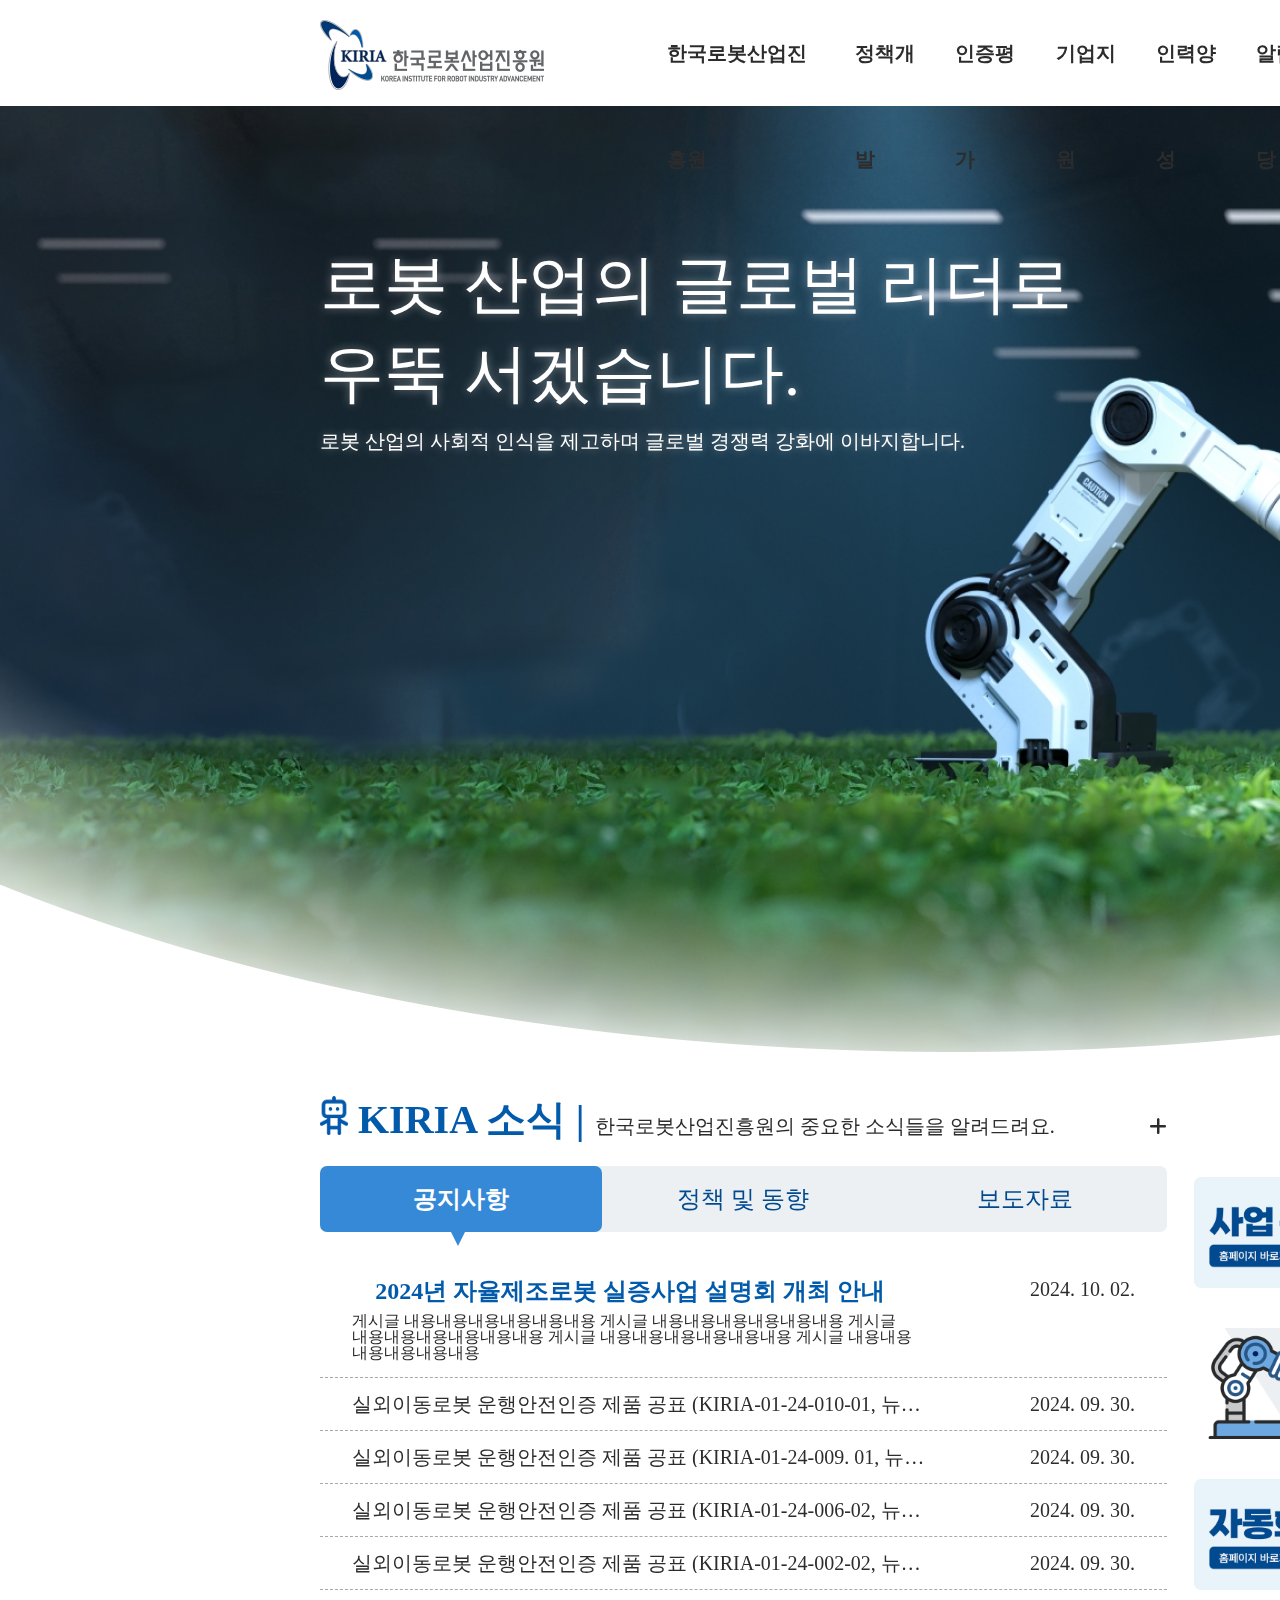
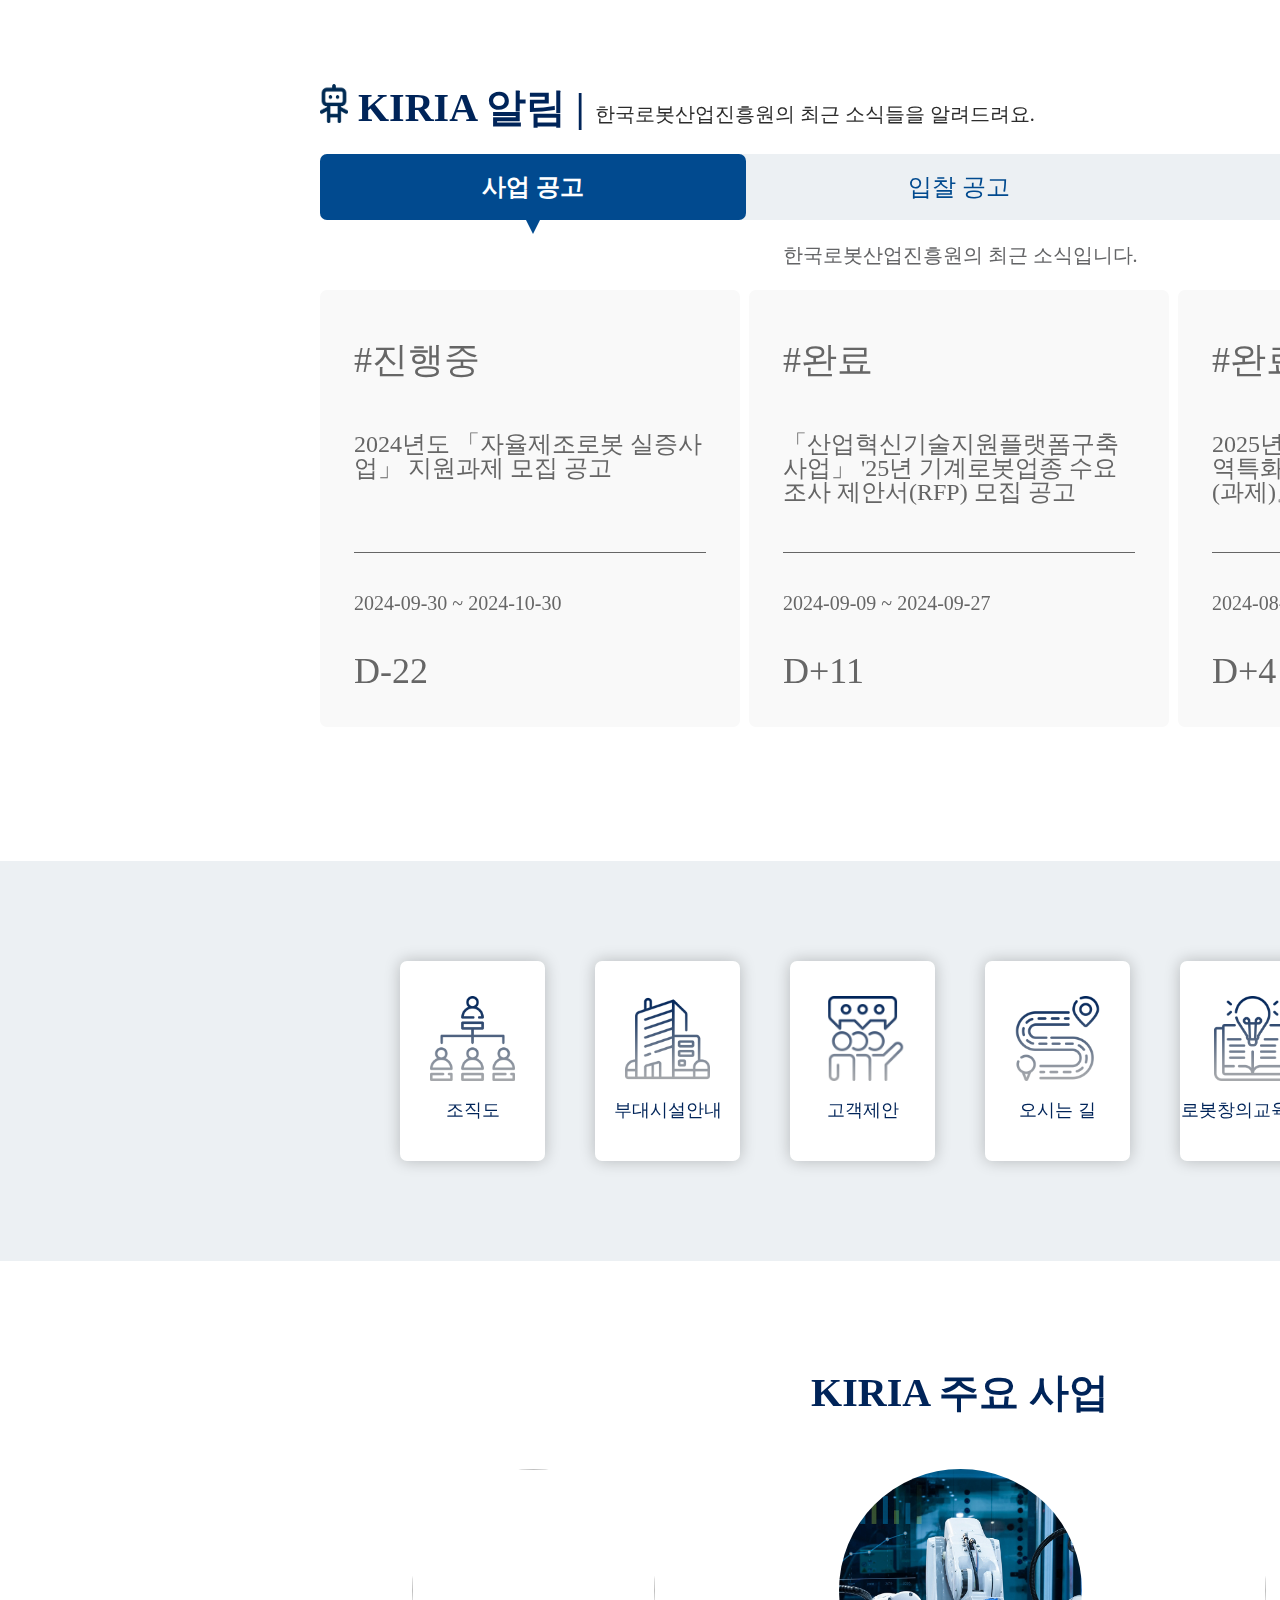
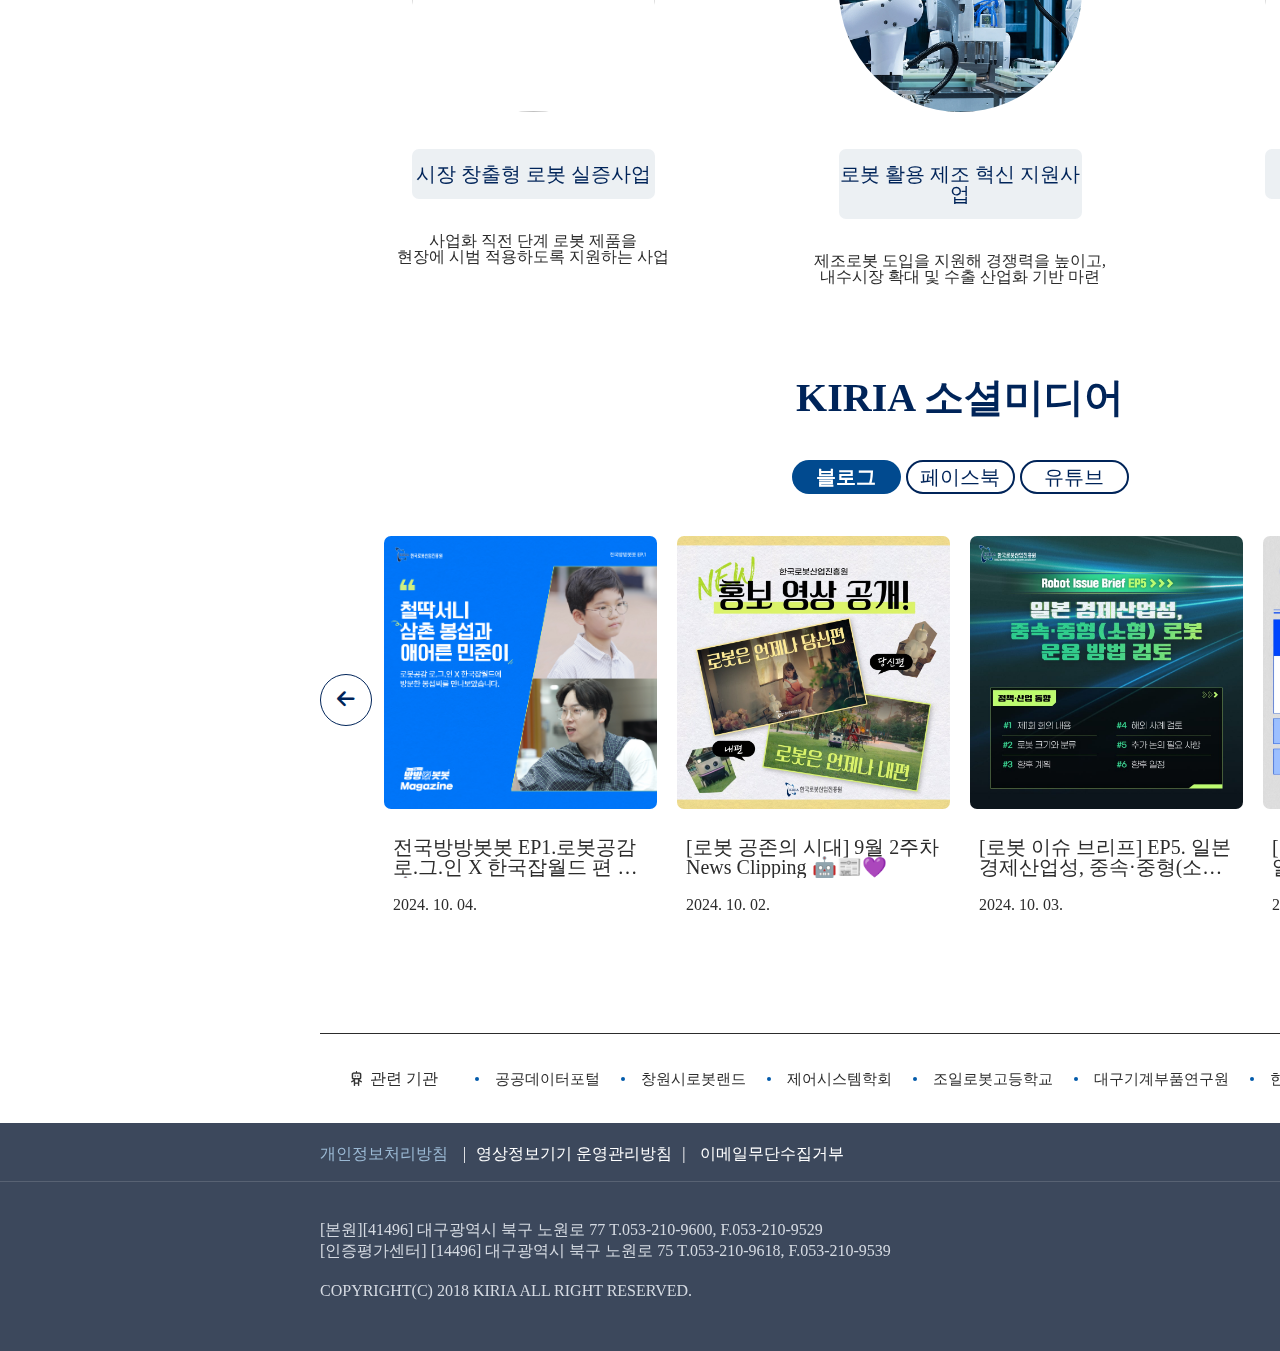
==== commit 75ff7635: "Add files via upload" ====
--- a/index.html
+++ b/index.html
@@ -84,7 +84,7 @@
           <img src="images/submenu_logo_background.png" alt="" class="sub_menu_background">
         </div>
         <ul>
-          <li><a href="#none">기관소개</a></li>
+          <li><a href="/subpage_vision/index_sub2.html">기관소개</a></li>
           <li><a href="#none">정보공개</a></li>
           <li><a href="#none">경영공시</a></li>
           <li><a href="#none">고객헌장</a></li>
@@ -159,7 +159,7 @@
           <img src="images/submenu_logo_background.png" alt="" class="sub_menu_background">
         </div>
         <ul>
-          <li><a href="#">공지사항</a></li>
+          <li><a href="/subpage_notice/index_sub1.html">공지사항</a></li>
           <li><a href="#none">사업공고</a></li>
           <li><a href="#none">입찰공고</a></li>
           <li><a href="#none">교육정보</a></li>
@@ -234,7 +234,7 @@
           <div class="line-share"></div>
           <div class="sitemap_element">
             <div>
-              <h4><a href="#none">기관소개</a></h4>
+              <h4><a href="/subpage_vision/index_sub2.html">기관소개</a></h4>
               <ul>
                 <li><a href="#none">원장인사말</a></li>
                 <li><a href="#none">설립목적 및 연혁</a></li>
@@ -359,7 +359,7 @@
           <div class="line-share"></div>
           <div class="sitemap_element">
             <div>
-              <h4><a href="#">공지사항</a></h4>
+              <h4><a href="/subpage_notice/index_sub1.html">공지사항</a></h4>
             </div>
             <div>
               <h4><a href="#none">사업공고</a></h4>
@@ -427,7 +427,7 @@
           <h3 class="res_sitemap_item_title">한국로봇산업진흥원</h3>
           <div class="res_line-share"></div>
           <div class="res_sitemap_element">
-            <h4><a href="#none">기관소개</a></h4>
+            <h4><a href="/subpage_vision/index_sub2.html">기관소개</a></h4>
             <h4><a href="#none">정보공개</a></h4>
             <h4><a href="#none">경영공시</a></h4>
             <h4><a href="#none">고객헌장</a></h4>
@@ -483,7 +483,7 @@
           <div class="res_line-share"></div>
           <div class="res_sitemap_element">
             <h4><a href="#">공지사항</a></h4>
-            <h4><a href="#none">사업공고</a></h4>
+            <h4><a href="/subpage_notice/index_sub1.html">사업공고</a></h4>
             <h4><a href="#none">입찰공고</a></h4>
             <h4><a href="#none">교육정보</a></h4>
             <h4><a href="#none">행사정보</a></h4>
--- a/css/sytle.css
+++ b/css/sytle.css
@@ -112,7 +112,7 @@
   display: flex;
 }
 .notice_banner .heading-share h3{margin: 0 10px;}
-.notice_banner .fa-plus{margin-left: 177px;}
+.notice_banner a{margin-left: auto;}
 
 .notice_banner .heading-share h3::after{
   content: '|';
--- a/css/search.css
+++ b/css/search.css
@@ -72,7 +72,7 @@
 .search_wrap_responsive{
   width: 100%; height: 70px;
   position: absolute;
-  top: 66%;
+  top: 628px;
   display: none;
 }
 
@@ -87,7 +87,6 @@
 .search_responsive input[type="text"]{
   width: 100%; height: 67px;
   padding: 19px 72px;
-
 }
 .search_responsive input::placeholder {
   color: #99B7D2;
--- a/css/sitemap.css
+++ b/css/sitemap.css
@@ -149,22 +149,36 @@
   cursor: pointer;
   font-size: 24px;
   color: #115596;
+  font-weight: 600;
+  background-color: #cedce7;
+  border-radius: 27px 27px 0 0;
+  line-height: 50px;
+  width: 100%; height: 50px;
 }
 
 .res_line-share{
   background-color: #115596;
   height: 2px;
-  margin: 3.8% 0;
+  margin: 0;
 }
 
 .res_sitemap_element{
+  padding: 3.8% 0;
   max-height: 0;
   overflow: hidden;
   opacity: 0;
   visibility: hidden;
   transition: opacity 0.5s ease, max-height 0.5s ease;
+  border-radius: 0 0 27px 27px;
+  border-top: none;
+  border-left: 2px solid #115596;
+  border-right: 2px solid #115596;
+  border-bottom: 2px solid #115596;
 }
-.res_sitemap_element h4{margin-bottom: 1.6%;}
+.res_sitemap_element h4{
+  margin-bottom: 3%;
+}
+.res_sitemap_element h4:last-child{margin-bottom: 1%;}
 .res_sitemap_element h4 a{
   color: #666;
   transition: .3s;
--- a/css/resposive.css
+++ b/css/resposive.css
@@ -9,6 +9,7 @@
   header, 
   .sub_wrap, 
   .search_wrap,
+  .sitemap,
   .direct_menu, 
   .business, 
   .sns, 
@@ -69,11 +70,6 @@
   .nocie_banner-inner{flex-direction: column;}
   .notice_content{width: 100%;}
 
-  /* notice & banner heading-share */
-  .notice_banner .fa-plus{
-    margin-left: 2%;
-    margin-right: auto;}
-
   /* banner */
   .banner{
     margin-left: 0;
@@ -347,15 +343,29 @@
 }
 
   /****************************** search_responsive *******************************/
-  .search_wrap_responsive{display: block;
-    top: 58%;
-  }
   .search_wrap_responsive form{
     width: 66%; height: 30%;
-    /* top: 57px; */
     top: 5%;
   }
-  
+  .res_sitemap_close i{font-size: 40px;}
+  .res_sitemap_item_title{
+    font-size: 20px;
+  }
+  .res_sitemap_element{padding: 5% 0;}
+  .res_sitemap_element h4{margin-bottom: 5%;}
+  .res_sitemap_element h4 a {font-size: 18px;}
+
+  .search_wrap_responsive{
+    top: 58%; left: -3%
+  }
+  .search_wrap_responsive form{
+    position: relative;
+    width: 73%; height: 70px;
+    background: url(../images/search_res_mob_window.svg) no-repeat;
+    background-size: 100%;
+    background-position: center;
+    z-index: 1;
+  }
 
   /******************************* main_visual *******************************/
   .main_visual{
@@ -382,16 +392,6 @@
     width: 14%; height: 3%;
     top: 103%; right: 10%;
   }
-  
-  /******************************* search *******************************/
-  .search_wrap_responsive form{
-    position: relative;
-    width: 73%; height: 70px;
-    background: url(../images/search_res_mob_window.svg) no-repeat;
-    background-size: 100%;
-    background-position: center;
-    z-index: 1;
-  }
 
   /******************************* notice & banner *******************************/
   .notice_banner{
@@ -463,7 +463,7 @@
   }
   .direct_menu-inner{
     flex-wrap: wrap;
-    justify-content: space-between;
+    justify-content: space-around;
   }
 
   .direct_menu .menu_item{
@@ -551,6 +551,39 @@
   .direct_menu .menu_item strong{font-size: 15px;}
 }
 
+@media screen and (max-width: 428px) {
+  /******************************* heading-share.css *******************************/
+  .robot-share{width: 15px; height: 20px;}
+  .notice_banner .heading-share h3{
+    font-size: 18px;
+    margin: 0 1%;
+  }
+  .notice_banner .heading-share h3::after{
+    margin-left: 5px;
+  }
+  .alarm .heading-share h3{
+    font-size: 18px;
+    margin: 0 1%;
+  }
+  .alarm .heading-share h3::after{
+    margin-left: 5px;
+  }
+  .heading-share span{font-size: 12px;}
+
+  .search_responsive input[type="text"]{
+    width: 100%;
+    padding: 5% 20%;
+  }
+  .search_responsive input::placeholder{
+    font-size: 13px;
+  }
+  .search_responsive input[type="submit"]{
+    width: 20px; height: 20px;
+    background-size: cover;
+    background-repeat: no-repeat;
+  }
+}
+
 @media screen and (max-width: 410px){
   /* footer */
   .footer_inform span a {font-size: 13px;}
